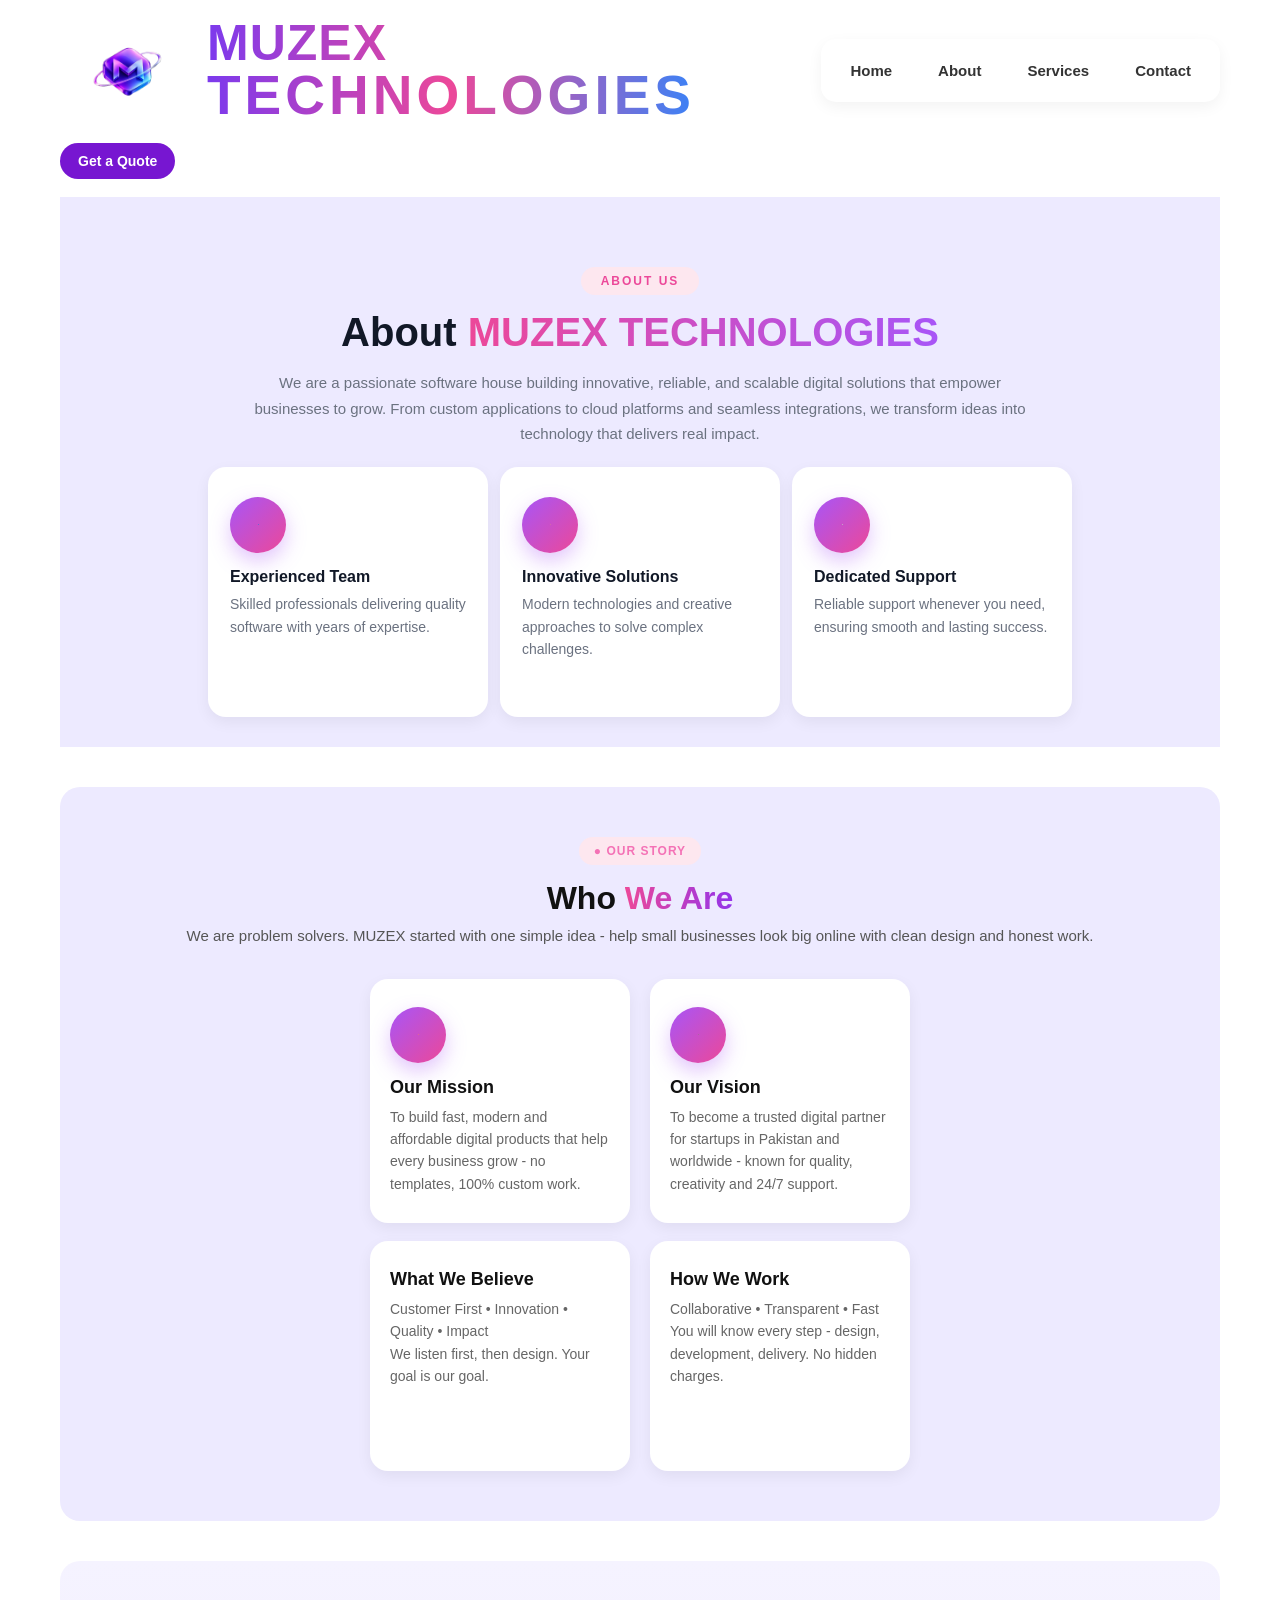
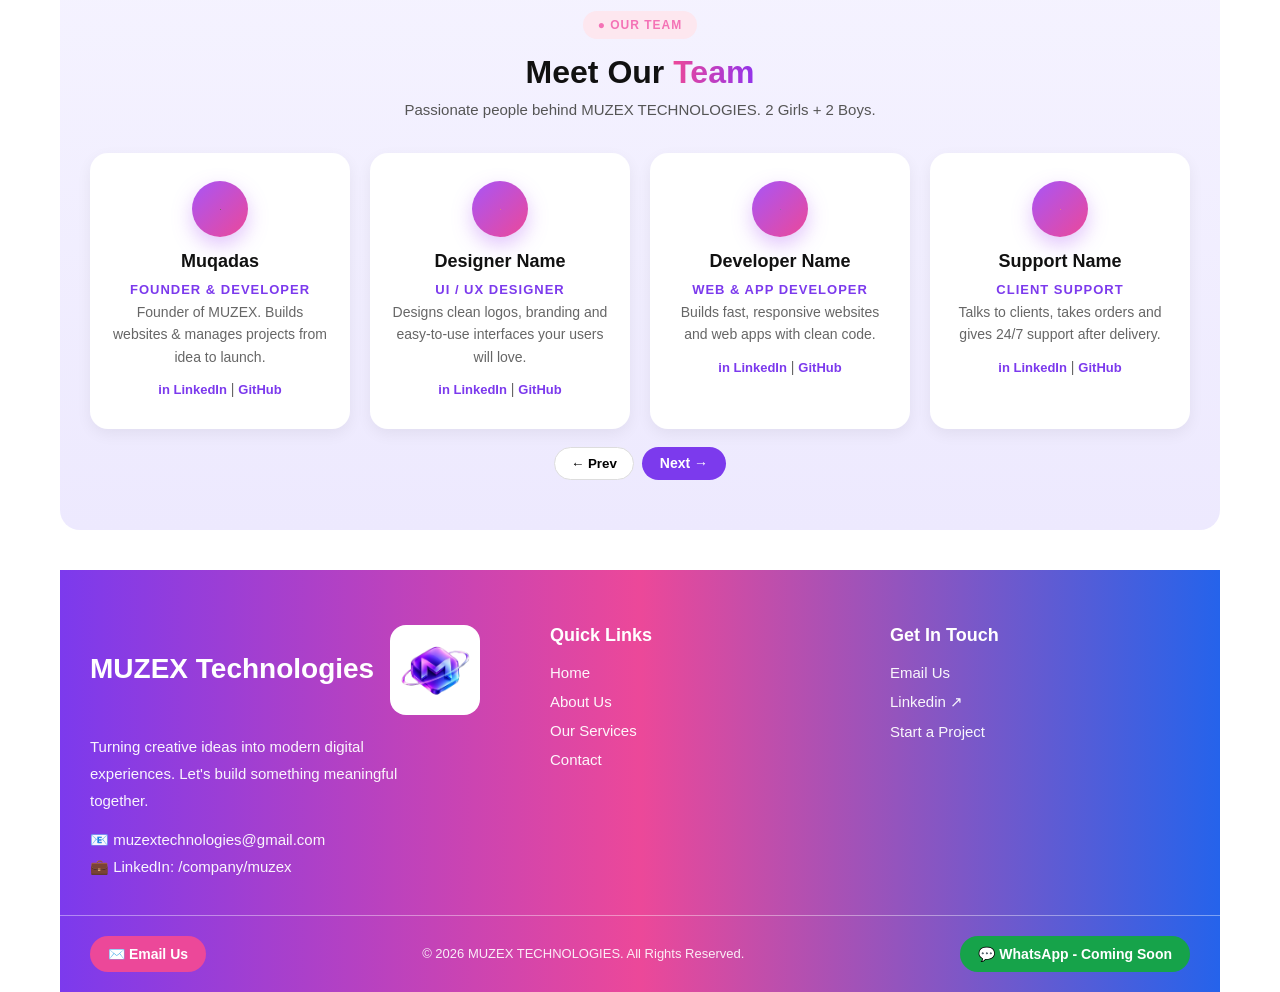
==== about.html @ 9c5875e0 "Enhance mobile responsiveness for about page Added mobile navbar styles and improved layout for bett" ====
<!DOCTYPE html>
<html lang="en">
<head><meta charset="UTF-8"><meta name="viewport" content="width=device-width, initial-scale=1.0"><title>About Us - MUZEX TECHNOLOGIES</title><meta name="description" content="About MUZEX - Our Story and Our Team."><link rel="stylesheet" href="style.css"></head>
<style>
/* MOBILE NAVBAR FIX - MUZEX */
@media (max-width: 768px){
  header{
    display:flex !important;
    flex-direction:row !important;
    align-items:center !important;
    justify-content:space-between !important;
    flex-wrap:nowrap !important;
    gap:8px !important;
    padding:12px 14px !important;
    position:relative !important;
  }
  header .logo{ flex:1 !important; display:flex !important; align-items:center !important; gap:8px !important; }
  header .logo img{ width:70px !important; height:auto !important; }
  header .logo-text{ display:flex !important; flex-direction:column !important; line-height:1.1 !important; }
  header .menu-btn{
    display:flex !important;
    align-items:center !important; justify-content:center !important;
    width:44px !important; height:44px !important;
    min-width:44px !important;
    background:#7C3AED !important; color:#fff !important;
    border:none !important; border-radius:12px !important;
    font-size:22px !important; cursor:pointer !important;
    order:2 !important;
  }
  header .btn-top{
    display:none !important; /* mobile me Get a Quote menu ke andar jayega */
  }
  header nav{
    display:none !important;
    position:absolute !important;
    top:100% !important; left:12px !important; right:12px !important;
    background:#fff !important;
    flex-direction:column !important;
    padding:12px !important; gap:4px !important;
    border-radius:16px !important;
    box-shadow:0 10px 30px rgba(0,0,0,.15) !important;
    z-index:99 !important;
  }
  header nav.open, header nav.active, header nav.show{
    display:flex !important;
  }
  header nav a{
    display:block !important; padding:12px !important;
    text-align:center !important; font-size:16px !important;
  }
}
    /* Header Logo Bara - Sirf Mobile */
@media (max-width: 768px){
  .logo img, .header .logo img, .navbar .logo img, .nav-logo img{
    width: 65px !important;
    height: auto !important;
    max-width: none !important;
  }

  /* Agar logo text me hai to text bhi bara */
  .logo, .header .logo, .navbar .logo{
    font-size: 28px !important;
  }

  .logo span{
    font-size: 28px !important;
  }
}
</style>
<style>
/* SARY ICONS - SAME STYLE Jaisa About/Services/Blog me hai */
.icon-box, .explore-icon, .talk-icon{
  width:56px !important; height:56px !important;
  min-width:56px !important; min-height:56px !important;
  background: linear-gradient(135deg,#A855F7,#EC4899) !important;
  border-radius:50% !important;
  display:flex !important; align-items:center !important; justify-content:center !important;
  color:#fff !important; font-size:1px !important; box-shadow:0 8px 20px rgba(168,85,247,.35) !important;
  margin-bottom:14px !important; padding:0 !important;
}
.icon-box svg, .explore-icon svg, .talk-icon svg{ width:26px !important; height:26px !important; stroke:#fff !important; fill:none !important; stroke-width:1.8 !important; stroke-linecap:round !important; stroke-linejoin:round !important; }
.icon-box.small{ width:38px !important; height:38px !important; min-width:38px !important; min-height:38px !important; margin-bottom:0 !important; }
.icon-box.small svg{ width:19px !important; height:19px !important; }
.footer-ico{ display:inline-flex; vertical-align:middle; margin-right:6px; }
.footer-ico svg{ width:16px; height:16px; stroke:#fff; fill:none; stroke-width:1.8; stroke-linecap:round; stroke-linejoin:round; }
.btn-email, .btn-whatsapp{ display:inline-flex !important; align-items:center !important; gap:6px !important; }
.btn-email svg, .btn-whatsapp svg{ width:17px; height:17px; stroke:#fff; fill:none; stroke-width:1.8; stroke-linecap:round; stroke-linejoin:round; }
@media (max-width: 768px){
  .hero, .hero-section, .hero-container{
    flex-direction: column !important;
    display: flex !important;
  }

  /* 1. Text upar */
  .hero-text, .hero-left, .hero-content{
    order: 1 !important;
  }

  /* 2. Business Growth Card - BUTTONS KE UPAR */
  .hero-visual, .dashboard, .hero-right{
    position: relative !important;
    display: block !important;
    width: 100% !important;
    max-width: 100% !important;
    margin: 20px 0 20px 0 !important;
    left: 0 !important;
    right: 0 !important;
    transform: none !important;
    overflow: visible !important;
    order: 2 !important;
  }

  /* 3. Buttons - Card ke neeche */
  .hero-buttons, .buttons, .cta-buttons, .btn-group{
    order: 3 !important;
    display: flex !important;
    flex-direction: column !important;
    gap: 12px !important;
    width: 100% !important;
  }

  /* 4. Stats sab se neeche */
  .hero-stats, .stats{
    order: 4 !important;
  }

  body{ overflow-x: hidden !important; }
}
</style>
  <body>
<div class="container">
<header>
<a href="index.html" class="logo"><img src="muzex-logo.png" alt="MUZEX"><div class="logo-text"><span class="logo-main">MUZEX</span><span class="logo-sub">TECHNOLOGIES</span></div></a>
<button class="menu-btn" id="menuBtn">☰</button>
<nav id="mainNav"><a href="index.html"><span>Home</span></a><a href="about.html"><span>About</span></a><a href="services.html"><span>Services</span></a><a href="contact.html"><span>Contact</span></a></nav>
<a href="contact.html" class="btn-top">Get a Quote</a>
</header>

<!-- ABOUT -->
<section class="about" id="about">
  <span class="about-tag">ABOUT US</span>
  <h2>About <span>MUZEX TECHNOLOGIES</span></h2>
  <p class="about-desc">We are a passionate software house building innovative, reliable, and scalable digital solutions that empower businesses to grow. From custom applications to cloud platforms and seamless integrations, we transform ideas into technology that delivers real impact.</p>
  <div class="about-cards">
    <div class="about-card"><div class="icon-box">👥</div><h3>Experienced Team</h3><p>Skilled professionals delivering quality software with years of expertise.</p></div>
    <div class="about-card"><div class="icon-box">⚡</div><h3>Innovative Solutions</h3><p>Modern technologies and creative approaches to solve complex challenges.</p></div>
    <div class="about-card"><div class="icon-box">💬</div><h3>Dedicated Support</h3><p>Reliable support whenever you need, ensuring smooth and lasting success.</p></div>
  </div>
</section>

<!-- OUR STORY - ABOUT KE ANDAR -->
<section class="services" id="story" style="background:#EDEAFF;">
  <div class="small">● OUR STORY</div>
  <h2>Who <span>We Are</span></h2>
  <p class="sub">We are problem solvers. MUZEX started with one simple idea - help small businesses look big online with clean design and honest work.</p>
  <div class="cards">
    <div class="card" style="text-align:left;"><div class="icon-box">🎯</div><h3>Our Mission</h3><p>To build fast, modern and affordable digital products that help every business grow - no templates, 100% custom work.</p></div>
    <div class="card" style="text-align:left;"><div class="icon-box">👁️</div><h3>Our Vision</h3><p>To become a trusted digital partner for startups in Pakistan and worldwide - known for quality, creativity and 24/7 support.</p></div>
  </div>
  <div class="cards" style="margin-top:18px;">
    <div class="card" style="text-align:left;"><h3>What We Believe</h3><p>Customer First • Innovation • Quality • Impact</p><p style="font-size:14px;">We listen first, then design. Your goal is our goal.</p></div>
    <div class="card" style="text-align:left;"><h3>How We Work</h3><p>Collaborative • Transparent • Fast</p><p style="font-size:14px;">You will know every step - design, development, delivery. No hidden charges.</p></div>
  </div>
</section>

<!-- OUR TEAM - ABOUT KE ANDAR -->
<section class="services" id="team">
  <div class="small">● OUR TEAM</div><h2>Meet Our <span>Team</span></h2><p class="sub">Passionate people behind MUZEX TECHNOLOGIES. 2 Girls + 2 Boys.</p>
  <div class="cards" id="teamCards">
    <div class="card team-card" style="text-align:center;"><img src="team1.jpg" alt="Muqadas" class="team-img" onerror="this.style.display='none'"><div class="icon-box center" style="width:84px;height:84px;border-radius:50%;font-size:32px;display:flex;align-items:center;justify-content:center;margin:0 auto 12px;">👩‍💻</div><h3>Muqadas</h3><p style="font-weight:700;letter-spacing:1px;color:#7C3AED;font-size:13px;">FOUNDER & DEVELOPER</p><p style="font-size:14px;">Founder of MUZEX. Builds websites & manages projects from idea to launch.</p><p style="margin-top:10px;"><a href="https://linkedin.com" target="_blank">in LinkedIn</a> | <a href="https://github.com" target="_blank">GitHub</a></p></div>
    <div class="card team-card" style="text-align:center;"><img src="team2.jpg" alt="Designer" class="team-img" onerror="this.style.display='none'"><div class="icon-box center" style="width:84px;height:84px;border-radius:50%;font-size:32px;display:flex;align-items:center;justify-content:center;margin:0 auto 12px;">🎨</div><h3>Designer Name</h3><p style="font-weight:700;letter-spacing:1px;color:#7C3AED;font-size:13px;">UI / UX DESIGNER</p><p style="font-size:14px;">Designs clean logos, branding and easy-to-use interfaces your users will love.</p><p style="margin-top:10px;"><a href="https://linkedin.com" target="_blank">in LinkedIn</a> | <a href="https://github.com" target="_blank">GitHub</a></p></div>
    <div class="card team-card" style="text-align:center;"><img src="team3.jpg" alt="Developer" class="team-img" onerror="this.style.display='none'"><div class="icon-box center" style="width:84px;height:84px;border-radius:50%;font-size:32px;display:flex;align-items:center;justify-content:center;margin:0 auto 12px;">💻</div><h3>Developer Name</h3><p style="font-weight:700;letter-spacing:1px;color:#7C3AED;font-size:13px;">WEB & APP DEVELOPER</p><p style="font-size:14px;">Builds fast, responsive websites and web apps with clean code.</p><p style="margin-top:10px;"><a href="https://linkedin.com" target="_blank">in LinkedIn</a> | <a href="https://github.com" target="_blank">GitHub</a></p></div>
    <div class="card team-card" style="text-align:center;"><img src="team4.jpg" alt="Support" class="team-img" onerror="this.style.display='none'"><div class="icon-box center" style="width:84px;height:84px;border-radius:50%;font-size:32px;display:flex;align-items:center;justify-content:center;margin:0 auto 12px;">🤝</div><h3>Support Name</h3><p style="font-weight:700;letter-spacing:1px;color:#7C3AED;font-size:13px;">CLIENT SUPPORT</p><p style="font-size:14px;">Talks to clients, takes orders and gives 24/7 support after delivery.</p><p style="margin-top:10px;"><a href="https://linkedin.com" target="_blank">in LinkedIn</a> | <a href="https://github.com" target="_blank">GitHub</a></p></div>
  </div>
  <div style="text-align:center;margin-top:18px;display:flex;gap:8px;justify-content:center;"><button onclick="prevTeam()" class="btn-white" style="border:1px solid #ddd;padding:8px 16px;border-radius:20px;cursor:pointer;">← Prev</button><button onclick="nextTeam()" class="btn-purple" style="border:none;padding:8px 18px;border-radius:20px;cursor:pointer;">Next →</button></div>
</section>

<footer class="footer">
  <div class="footer-main">
    <div class="footer-left"><div class="footer-logo-row"><h2>MUZEX Technologies</h2><img src="muzex-logo.png" alt="MUZEX"></div><p>Turning creative ideas into modern digital<br>experiences. Let's build something meaningful<br>together.</p><p style="margin-top:12px;">📧 muzextechnologies@gmail.com<br>💼 LinkedIn: /company/muzex</p></div>
    <div class="footer-links"><h3>Quick Links</h3><a href="index.html">Home</a><a href="about.html">About Us</a><a href="services.html">Our Services</a><a href="contact.html">Contact</a></div>
    <div class="footer-contact"><h3>Get In Touch</h3><a href="muzextechnologies@gmail.com">Email Us</a><a href="https://linkedin.com" target="_blank">Linkedin ↗</a><a href="contact.html">Start a Project</a></div>
  </div>
  <div class="footer-bottom"><a href="muzextechnologies@gmail.com" class="btn-email">✉️ Email Us</a><p>© 2026 MUZEX TECHNOLOGIES. All Rights Reserved.</p><a href="contact.html" class="btn-whatsapp">💬 WhatsApp - Coming Soon</a></div>
</footer>
</div>
<script src="script.js"></script>
</body>
</html>
---- style.css ----
* { margin:0; padding:0; box-sizing:border-box; font-family:'Segoe UI', Arial, sans-serif; }
body { background:#fff; color:#111827; overflow-x:hidden; }
.container { max-width:1200px; margin:0 auto; padding:0 20px; }
/* HEADER */
header { display:flex; align-items:center; justify-content:space-between; padding:18px 0; gap:20px; flex-wrap:wrap; }

/* LOGO BARA + GRADIENT COLOR */
.logo { display:flex; align-items:center; gap:12px; text-decoration:none; }
.logo img { height:150px; width:auto; object-fit:contain; }
.logo-text { display:flex; flex-direction:column; line-height:1; }
.logo-main {
  font-size:50px; font-weight:900; letter-spacing:1px !important;
  background:linear-gradient(90deg, #7c3aed, #ec4899, #3b82f6);
  -webkit-background-clip:text;
  -webkit-text-fill-color:transparent;
  background-clip:text;
}
.logo-sub {
  font-size:55px; font-weight:800; letter-spacing:4px;
  background:linear-gradient(90deg, #7c3aed, #ec4899, #3b82f6);
  -webkit-background-clip:text;
  -webkit-text-fill-color:transparent;
  background-clip:text;
}

nav { display:flex; gap:22px; flex-wrap:wrap; }
nav a { text-decoration:none; color:#4b5563; font-size:14px; font-weight:500; }
nav a:hover { color:#7c3aed; }
.btn-top { background:#7716d1; color:#fff; padding:10px 18px; border-radius:999px; text-decoration:none; font-size:14px; font-weight:600; }

/* HERO - PEHLE JESA, KUCH CHANGE NAHI */
.hero { display:flex; gap:40px; align-items:flex-start; padding:40px 0 60px; }
.hero-left { flex:1.1; min-width:300px; }
.hero-right { flex:0.9; min-width:300px; position:relative; }
.badge { background:#f3f0ff; color:#7c3aed; padding:7px 12px; border-radius:999px; font-size:12px; font-weight:600; display:inline-block; }
.hero-left h1 { font-size:48px; line-height:1.1; margin:18px 0 14px; }
.hero-left h1 span {
  background:linear-gradient(90deg, #7c3aed, #ec4899, #3b82f6);
  -webkit-background-clip:text;
  -webkit-text-fill-color:transparent;
  background-clip:text;
}
.hero-left p { color:#6b7280; line-height:1.6; font-size:16px; max-width:480px; }
.hero-btns { display:flex; gap:12px; margin:22px 0; flex-wrap:wrap; }
.btn-purple { background:#7c3aed; color:#fff; padding:13px 22px; border-radius:999px; text-decoration:none; font-weight:600; font-size:14px; }
.btn-white { background:#fff; border:1px solid #e5e7eb; padding:13px 22px; border-radius:999px; font-weight:600; cursor:pointer; }
.stats { display:flex; gap:30px; margin-top:28px; flex-wrap:wrap; }
.stats div { display:flex; flex-direction:column; }
.stats b { font-size:16px; }
.stats span { color:#6b7280; font-size:13px; }

/* DASHBOARD */
.dashboard { background:#fff; border:1px solid #eee; border-radius:20px; padding:20px; box-shadow:0 20px 40px rgba(0,0,0,0.08); }
.dash-top { display:flex; justify-content:space-between; align-items:center; }
.dash-top b { font-size:16px; }
.dash-top small { color:#6b7280; }
.growth { background:#dcfce7; color:#16a34a; padding:6px 10px; border-radius:999px; font-size:13px; font-weight:700; }
.dash-cards { display:flex; gap:12px; margin:16px 0; }
.mini-card { flex:1; background:#f9fafb; border-radius:12px; padding:12px; }
.mini-card p { font-size:12px; color:#6b7280; }
.mini-card b { font-size:16px; display:block; margin:4px 0; }
.up { color:#16a34a !important; font-weight:600; }

/* CHART */
.chart { background:#f8f7ff; border-radius:14px; padding:16px; }
.chart-label { display:flex; justify-content:space-between; margin-bottom:12px; font-size:13px; font-weight:600; }
.live { color:#16a34a; }
.bars { display:flex; align-items:flex-end; gap:14px; height:110px; }
.bar { flex:1; background:linear-gradient(to top, #7c3aed, #ec4899, #3b82f6); border-radius:8px 8px 0 0; }

/* FLOAT CARDS */
.float-card { position:absolute; background:#fff; border-radius:14px; padding:10px 14px; display:flex; gap:10px; align-items:center; box-shadow:0 10px 25px rgba(0,0,0,0.1); font-size:13px; }
.float-card div { display:flex; flex-direction:column; }
.float-left { left:-20px; bottom:70px; }
.float-right { right:-10px; bottom:-18px; }

.icon-box{ width:50px; height:50px; background:linear-gradient(135deg,#ec4899,#7c3aed); border-radius:50%; display:flex; align-items:center; justify-content:center; margin-bottom:15px; flex-shrink:0; }
.icon-box svg{ width:24px; height:24px; }
.icon-box.small{ width:36px; height:36px; margin-bottom:0; }
.icon-box.small svg{ width:18px; height:18px; }
.icon-box.center{ margin:0 auto 15px; }
.icon{ display:none !important; }
.about-icon{ display:none !important; }

@media(max-width:800px){
  .hero{ flex-direction:column; }
  .hero-left h1{ font-size:34px; }
  .float-left{ left:0; }
  .float-right{ right:0; }
  .logo img{ height:42px; }
  .logo-main{ font-size:24px; }
  nav a span { color: #7c3aed; border-bottom: 3px solid #7c3aed; padding-bottom: 5px; }
}

.about{
  max-width:1200px;
  margin:0 auto;
  text-align:center;
  padding:70px 20px 30px;
  background:#EDEAFF !important;
}
.about-tag{
  display:inline-block;
  background:#fde7ef;
  color:#ec4899;
  padding:7px 20px;
  border-radius:20px;
  font-size:12px;
  font-weight:700;
  letter-spacing:2px;
}
.about h2{ font-size:40px; font-weight:800; color:#111827; margin:15px 0; }
.about h2 span{
  background:linear-gradient(90deg,#ec4899,#a855f7);
  -webkit-background-clip:text;
  -webkit-text-fill-color:transparent;
}
.about-desc{ max-width:800px; margin:0 auto; color:#6b7280; font-size:15px; line-height:1.7; }
.about-cards { display: flex; gap: 12px; justify-content: center; flex-wrap: wrap; margin-top: 20px; }
.about-card {
  background: #ffffff;
  width: 280px;
  min-height: 250px;
  padding: 30px 22px;
  border-radius: 18px;
  text-align: left;
  box-shadow: 0 5px 15px rgba(0,0,0,0.06);
}
.about-card h3 { font-size: 16px; font-weight: 700; margin-bottom: 8px; color: #111827; margin: 0 0 6px 0; line-height: 1.3; }
.about-card p { font-size: 14px; color: #6b7280; line-height: 1.6; margin: 0; }

.services {
  background: #EDE9FE;
  max-width: 1200px;
  margin: 40px auto;
  padding: 50px 30px;
  border-radius: 20px;
  text-align: center;
}
.services .small {
  display: inline-block;
  background: #fde7ef;
  color: #F472B6;
  font-size: 12px;
  font-weight: bold;
  letter-spacing: 1px;
  padding: 7px 15px;
  border-radius: 20px;
  margin-bottom: 15px;
}
.services h2 { font-size: 32px; color: #111; margin-bottom: 10px; }
.services h2 span { color: #7C3AED; }
.services .sub { color: #555; font-size: 15px; margin-bottom: 35px; }
.services .cards { display: flex; flex-wrap: wrap; gap: 20px; justify-content: center; }
.services .card {
  background: white;
  width: 300px;
  padding: 28px 22px;
  border-radius: 15px;
  box-shadow: 0 5px 15px rgba(0,0,0,0.06);
  text-align: left;
}
.services .card h3 { font-size: 18px; color: #111; margin-bottom: 8px; }
.services .card p { color: #666; font-size: 14px; line-height: 1.6; }
.services { background: linear-gradient(180deg, #F5F3FF 0%, #EDE9FE 100%); }
.services h2 span {
  background: linear-gradient(90deg, #EC4899, #9333EA);
  -webkit-background-clip: text;
  -webkit-text-fill-color: transparent;
}
nav {
  display: flex;
  gap: 18px;
  justify-content: center;
  flex-wrap: wrap;
  padding: 15px;
  background: #fff;
  border-radius: 15px;
  box-shadow: 0 5px 15px rgba(0,0,0,0.05);
}
nav a { text-decoration: none; color: #333; font-weight: 600; font-size: 15px; padding: 8px 14px; border-radius: 10px; }
nav a:hover { background: #f3e8ff; color: #a855f7; }

.section.features {
  background:#EDE9FE;
  padding: 60px 20px;
  text-align: center;
  border-radius: 20px;
  margin: 30px 0;
}
.section.features h2 { font-size: 34px; font-weight: 700; color: #1a1a1a; }
.section.features > p { color: #666; margin-top: 10px; font-size: 15px; }
.section.features .cards { display: flex; gap: 20px; justify-content: center; flex-wrap: wrap; margin-top: 35px; }
.feature-card { width: 260px; padding: 28px 20px; border-radius: 18px; text-align: left; box-shadow: 0 8px 25px rgba(0,0,0,0.06); transition: 0.3s; }
.feature-card.pink { background: white; border: 1px solid #eee; }
.feature-card.purple { background: white; border: 1px solid #eee; }
.feature-card:hover { transform: translateY(-5px); }
.feature-card h3 { font-size: 18px; margin-bottom: 8px; }
.feature-card p { font-size: 14px; color: #666; line-height: 1.6; }

.discount-section { padding: 20px; margin: 30px 0; }
.discount-box {
  background: linear-gradient(135deg, #c026d3, #a855f7, #7c3aed);
  color: #fff; text-align: center; padding: 50px 20px; border-radius: 20px;
  box-shadow: 0 15px 35px rgba(168,85,247,0.35);
}
.discount-box h2 { font-size: 22px; font-weight: 500; opacity: 0.9; }
.discount-number { font-size: 56px; font-weight: 800; margin: 10px 0; }
.discount-box h3 { font-size: 20px; letter-spacing: 2px; margin-bottom: 12px; }
.discount-box p { max-width: 500px; margin: 0 auto 25px; opacity: 0.9; font-size: 15px; line-height: 1.6; }
.pbtn {
  background: #fff; color: #a855f7; border: none; padding: 14px 30px;
  border-radius: 12px; font-weight: 700; font-size: 16px; cursor: pointer;
  width: 100%; max-width: 220px; display: inline-block; text-decoration: none; text-align: center;
}
.pbtn:hover { background: #000; color: #fff; }

@media (max-width: 600px) {
  nav { gap: 8px; }
  nav a { font-size: 13px; padding: 6px 10px; }
  .discount-number { font-size: 42px; }
}
.section.features .cards, .services .cards {
  display: flex; gap: 20px; justify-content: center; flex-wrap: wrap; align-items: stretch;
}
.feature-card { width: 260px; min-height: 230px; padding: 28px 20px; background: #fff; border-radius: 18px; display: flex; flex-direction: column; justify-content: flex-start; }
.services .card, .service-card { width: 260px; min-height: 230px; padding: 28px 20px; background: #fff; border-radius: 18px; display: flex; flex-direction: column; justify-content: flex-start; }

.menu-btn{ display:none; background:#7c3aed; color:#fff; border:none; font-size:22px; padding:8px 14px; border-radius:10px; cursor:pointer; }
@media(max-width:800px){
  .menu-btn{ display:block; }
  #mainNav{ display:none; width:100%; flex-direction:column; }
  #mainNav.open{ display:flex; }
  header{ position:relative; }
}
#orderForm input, #orderForm select, #orderForm textarea{ font-family:inherit; outline:none; }
#orderForm input:focus, #orderForm textarea:focus{ border-color:#7c3aed !important; }
.card, .feature-card, .about-card{ transition:transform .3s; }
.card:hover, .feature-card:hover, .about-card:hover{ transform:translateY(-6px); }
.bar{ animation: grow 1.2s ease; }
@keyframes grow{ from{ transform:scaleY(0.3); } to{ transform:scaleY(1); } }

.footer{
  background: linear-gradient(90deg, #7c3aed, #ec4899, #2563eb);
  color:#fff; margin-top:40px;
}
.footer-main{
  max-width:1200px; margin:0 auto;
  display:flex; justify-content:space-between; gap:40px;
  padding:55px 30px 35px; flex-wrap:wrap;
}
.footer-left{ flex:1.4; min-width:280px; }
.footer-logo-row{ display:flex; align-items:center; gap:14px; }
.footer-logo-row h2{ font-size:26px; font-weight:800; }
.footer-logo-row img{ height:42px; }
.footer-left p{ margin-top:18px; line-height:1.8; color:#fff; opacity:.95; font-size:15px; }
.footer-links, .footer-contact{ flex:1; min-width:160px; display:flex; flex-direction:column; gap:12px; }
.footer-links h3, .footer-contact h3{ font-size:18px; margin-bottom:6px; }
.footer-links a, .footer-contact a{ color:#fff; text-decoration:none; font-size:15px; opacity:.95; }
.footer-links a:hover, .footer-contact a:hover{ text-decoration:underline; }
.footer-bottom{
  max-width:1200px; margin:0 auto;
  border-top:1px solid rgba(255,255,255,.4);
  display:flex; justify-content:space-between; align-items:center;
  gap:15px; padding:20px 30px; flex-wrap:wrap;
}
.footer-bottom p{ font-size:13px; opacity:.9; text-align:center; }
.btn-email{ background:#ec4899; color:#fff; text-decoration:none; padding:10px 18px; border-radius:999px; font-size:14px; font-weight:600; }
.btn-whatsapp{ background:#16a34a; color:#fff; text-decoration:none; padding:10px 18px; border-radius:999px; font-size:14px; font-weight:600; }
@media(max-width:700px){
  .footer-main{ flex-direction:column; padding:40px 20px 20px; }
  .footer-bottom{ justify-content:center; }
}
@media(max-width:800px){
  .logo img{ height: 72px !important; width: auto !important; }
  .logo-main{ font-size: 26px !important; }
  .logo-sub{ font-size: 11px !important; letter-spacing: 3px !important; }
  .footer-logo-row img{ height: 58px !important; width: auto !important; }
  .footer-logo-row h2{ font-size: 22px !important; }
}
@media(max-width:500px){
  .logo img{ height: 60px !important; }
  .footer-logo-row img{ height: 50px !important; }
}
.footer-logo-row{ align-items: center; gap: 16px; }
.footer-logo-row img{
  height: 95px !important; width: 95px !important; object-fit: contain;
  background: #fff !important; padding: 4px !important; border-radius: 16px; flex-shrink: 0;
}
.footer-logo-row h2{ font-size: 28px !important; line-height: 1.1; }
@media(max-width:800px){
  .footer-logo-row img{ height: 68px !important; width: 68px !important; padding: 7px !important; border-radius: 12px; }
  .footer-logo-row h2{ font-size: 22px !important; }
}
.footer-logo-row img{
  width: 90px !important; height: 90px !important;
  min-width: 90px !important; min-height: 90px !important;
  object-fit: cover !important; object-position: center !important;
  background: #fff !important; padding: 0 !important;
  border-radius: 16px !important; transform: none !important;
}

/* ===== NEW - TEAM + FAQ - END ME ADD KIYA ===== */
.team-img{
  width:90px !important; height:90px !important; object-fit:cover;
  border-radius:50%; display:block; margin:0 auto 12px;
  border:3px solid #7c3aed; background:#EDE9FE;
}
.team-card a{ color:#7c3aed; text-decoration:none; font-weight:700; font-size:13px; }
.team-card a:hover{ color:#ec4899; }
@media(max-width:700px){
  #teamCards{ flex-wrap:nowrap; overflow-x:auto; scroll-snap-type:x mandatory; padding-bottom:10px; justify-content:flex-start; }
  #teamCards .team-card{ min-width:260px; scroll-snap-align:center; }
}
.faq-item{ transition:0.3s; }
.faq-item.open{ border-color:#7c3aed !important; box-shadow:0 5px 15px rgba(124,58,237,0.12); }
.faq-q{ color:#111827; font-size:15px; }
.faq-q:hover{ color:#7c3aed; }
.faq-a{ color:#6b7280; font-size:14px; line-height:1.6; }
#story .cards{ display:flex; gap:20px; justify-content:center; flex-wrap:wrap; align-items:stretch; }
/* ===== FIX - HERO + ICON WAPAS PEHLE JESA ===== */
.hero{ background:#fff !important; display:flex !important; flex-direction:row !important; gap:40px !important; }
.hero-left{ flex:1.1 !important; text-align:left !important; }
.hero-right{ flex:0.9 !important; position:relative !important; }
header{ display:flex !important; flex-direction:row !important; align-items:center !important; justify-content:space-between !important; }
.logo img{ height:90px !important; width:auto !important; }
.icon-box{ width:50px !important; height:50px !important; min-width:50px !important; min-height:50px !important; }
.icon-box svg{ width:24px !important; height:24px !important; max-width:24px !important; max-height:24px !important; }
.icon-box.small{ width:36px !important; height:36px !important; min-width:36px !important; min-height:36px !important; }
.icon-box.small svg{ width:18px !important; height:18px !important; }
.dashboard{ display:block !important; background:#fff !important; }
.bars{ display:flex !important; }
.bar{ flex:1 !important; }
nav{ display:flex !important; flex-direction:row !important; }
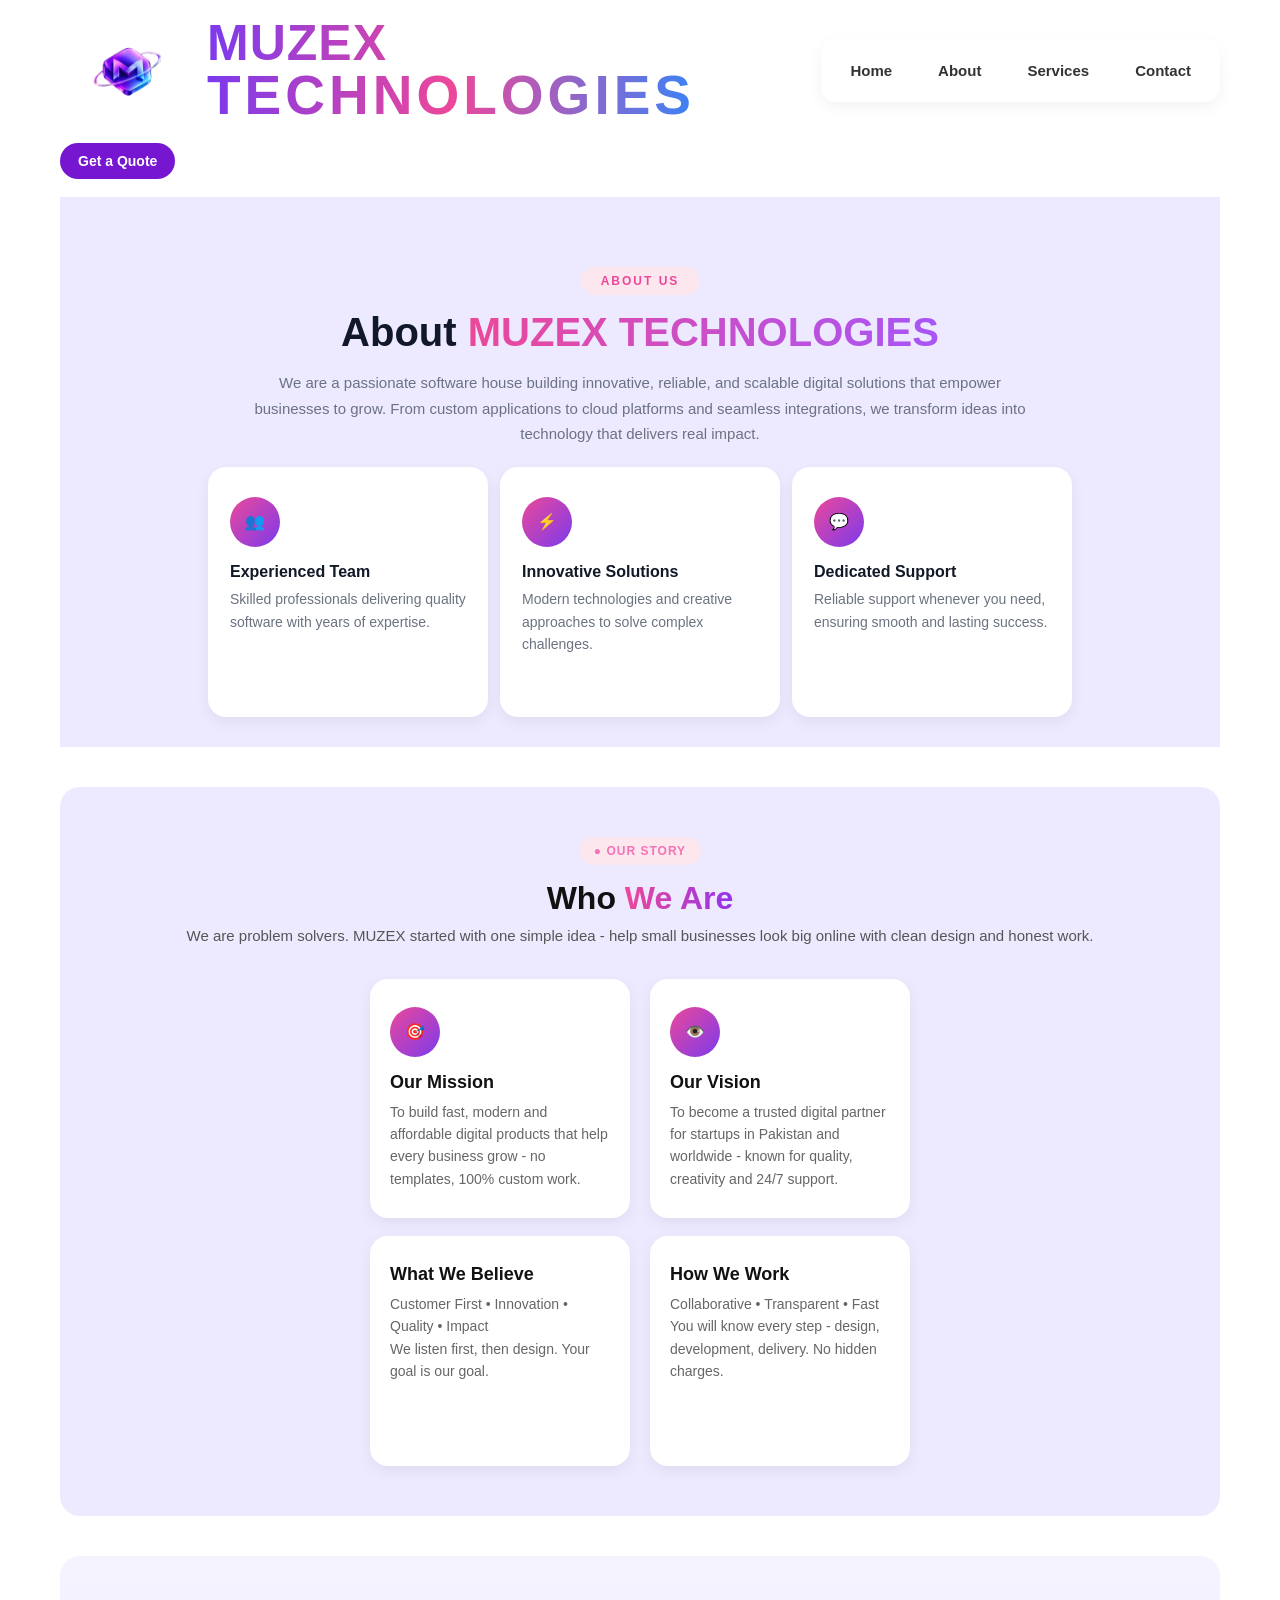
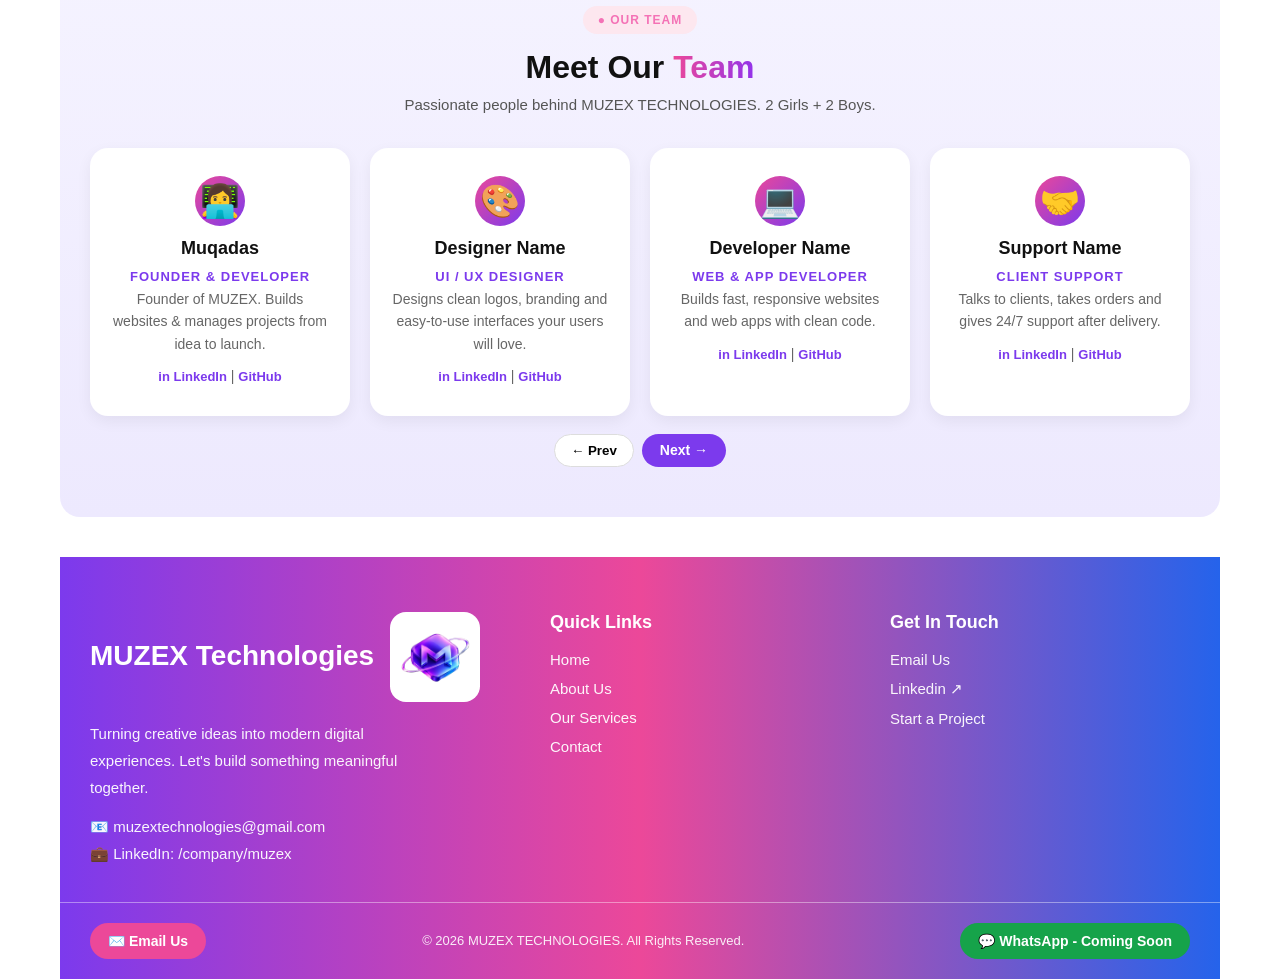
==== commit 495c471a: "Refactor about.html to improve structure and styles" ====
--- a/about.html
+++ b/about.html
@@ -14,21 +14,37 @@
     padding:12px 14px !important;
     position:relative !important;
   }
-  header .logo{ flex:1 !important; display:flex !important; align-items:center !important; gap:8px !important; }
-  header .logo img{ width:70px !important; height:auto !important; }
-  header .logo-text{ display:flex !important; flex-direction:column !important; line-height:1.1 !important; }
+  header .logo{
+    flex:0 0 auto !important;
+    margin-right:auto !important;
+    display:flex !important;
+    align-items:center !important;
+    gap:8px !important;
+  }
+  header .logo img{
+    width:55px !important;
+    height:55px !important;
+    object-fit:contain !important;
+  }
+  header .logo-text{
+    display:flex !important;
+    flex-direction:column !important;
+    line-height:1.1 !important;
+  }
   header .menu-btn{
     display:flex !important;
-    align-items:center !important; justify-content:center !important;
+    align-items:center !important;
+    justify-content:center !important;
     width:44px !important; height:44px !important;
     min-width:44px !important;
+    margin-left:auto !important;
     background:#7C3AED !important; color:#fff !important;
     border:none !important; border-radius:12px !important;
     font-size:22px !important; cursor:pointer !important;
     order:2 !important;
   }
   header .btn-top{
-    display:none !important; /* mobile me Get a Quote menu ke andar jayega */
+    display:none !important;
   }
   header nav{
     display:none !important;
@@ -49,83 +65,20 @@
     text-align:center !important; font-size:16px !important;
   }
 }
-    /* Header Logo Bara - Sirf Mobile */
 @media (max-width: 768px){
   .logo img, .header .logo img, .navbar .logo img, .nav-logo img{
-    width: 65px !important;
-    height: auto !important;
-    max-width: none !important;
+    width:55px !important;
+    height:55px !important;
+    max-width:none !important;
   }
-
-  /* Agar logo text me hai to text bhi bara */
   .logo, .header .logo, .navbar .logo{
-    font-size: 28px !important;
+    font-size:22px !important;
   }
-
   .logo span{
-    font-size: 28px !important;
+    font-size:22px !important;
   }
 }
-</style>
-<style>
-/* SARY ICONS - SAME STYLE Jaisa About/Services/Blog me hai */
-.icon-box, .explore-icon, .talk-icon{
-  width:56px !important; height:56px !important;
-  min-width:56px !important; min-height:56px !important;
-  background: linear-gradient(135deg,#A855F7,#EC4899) !important;
-  border-radius:50% !important;
-  display:flex !important; align-items:center !important; justify-content:center !important;
-  color:#fff !important; font-size:1px !important; box-shadow:0 8px 20px rgba(168,85,247,.35) !important;
-  margin-bottom:14px !important; padding:0 !important;
-}
-.icon-box svg, .explore-icon svg, .talk-icon svg{ width:26px !important; height:26px !important; stroke:#fff !important; fill:none !important; stroke-width:1.8 !important; stroke-linecap:round !important; stroke-linejoin:round !important; }
-.icon-box.small{ width:38px !important; height:38px !important; min-width:38px !important; min-height:38px !important; margin-bottom:0 !important; }
-.icon-box.small svg{ width:19px !important; height:19px !important; }
-.footer-ico{ display:inline-flex; vertical-align:middle; margin-right:6px; }
-.footer-ico svg{ width:16px; height:16px; stroke:#fff; fill:none; stroke-width:1.8; stroke-linecap:round; stroke-linejoin:round; }
-.btn-email, .btn-whatsapp{ display:inline-flex !important; align-items:center !important; gap:6px !important; }
-.btn-email svg, .btn-whatsapp svg{ width:17px; height:17px; stroke:#fff; fill:none; stroke-width:1.8; stroke-linecap:round; stroke-linejoin:round; }
-@media (max-width: 768px){
-  .hero, .hero-section, .hero-container{
-    flex-direction: column !important;
-    display: flex !important;
-  }
 
-  /* 1. Text upar */
-  .hero-text, .hero-left, .hero-content{
-    order: 1 !important;
-  }
-
-  /* 2. Business Growth Card - BUTTONS KE UPAR */
-  .hero-visual, .dashboard, .hero-right{
-    position: relative !important;
-    display: block !important;
-    width: 100% !important;
-    max-width: 100% !important;
-    margin: 20px 0 20px 0 !important;
-    left: 0 !important;
-    right: 0 !important;
-    transform: none !important;
-    overflow: visible !important;
-    order: 2 !important;
-  }
-
-  /* 3. Buttons - Card ke neeche */
-  .hero-buttons, .buttons, .cta-buttons, .btn-group{
-    order: 3 !important;
-    display: flex !important;
-    flex-direction: column !important;
-    gap: 12px !important;
-    width: 100% !important;
-  }
-
-  /* 4. Stats sab se neeche */
-  .hero-stats, .stats{
-    order: 4 !important;
-  }
-
-  body{ overflow-x: hidden !important; }
-}
 </style>
   <body>
 <div class="container">
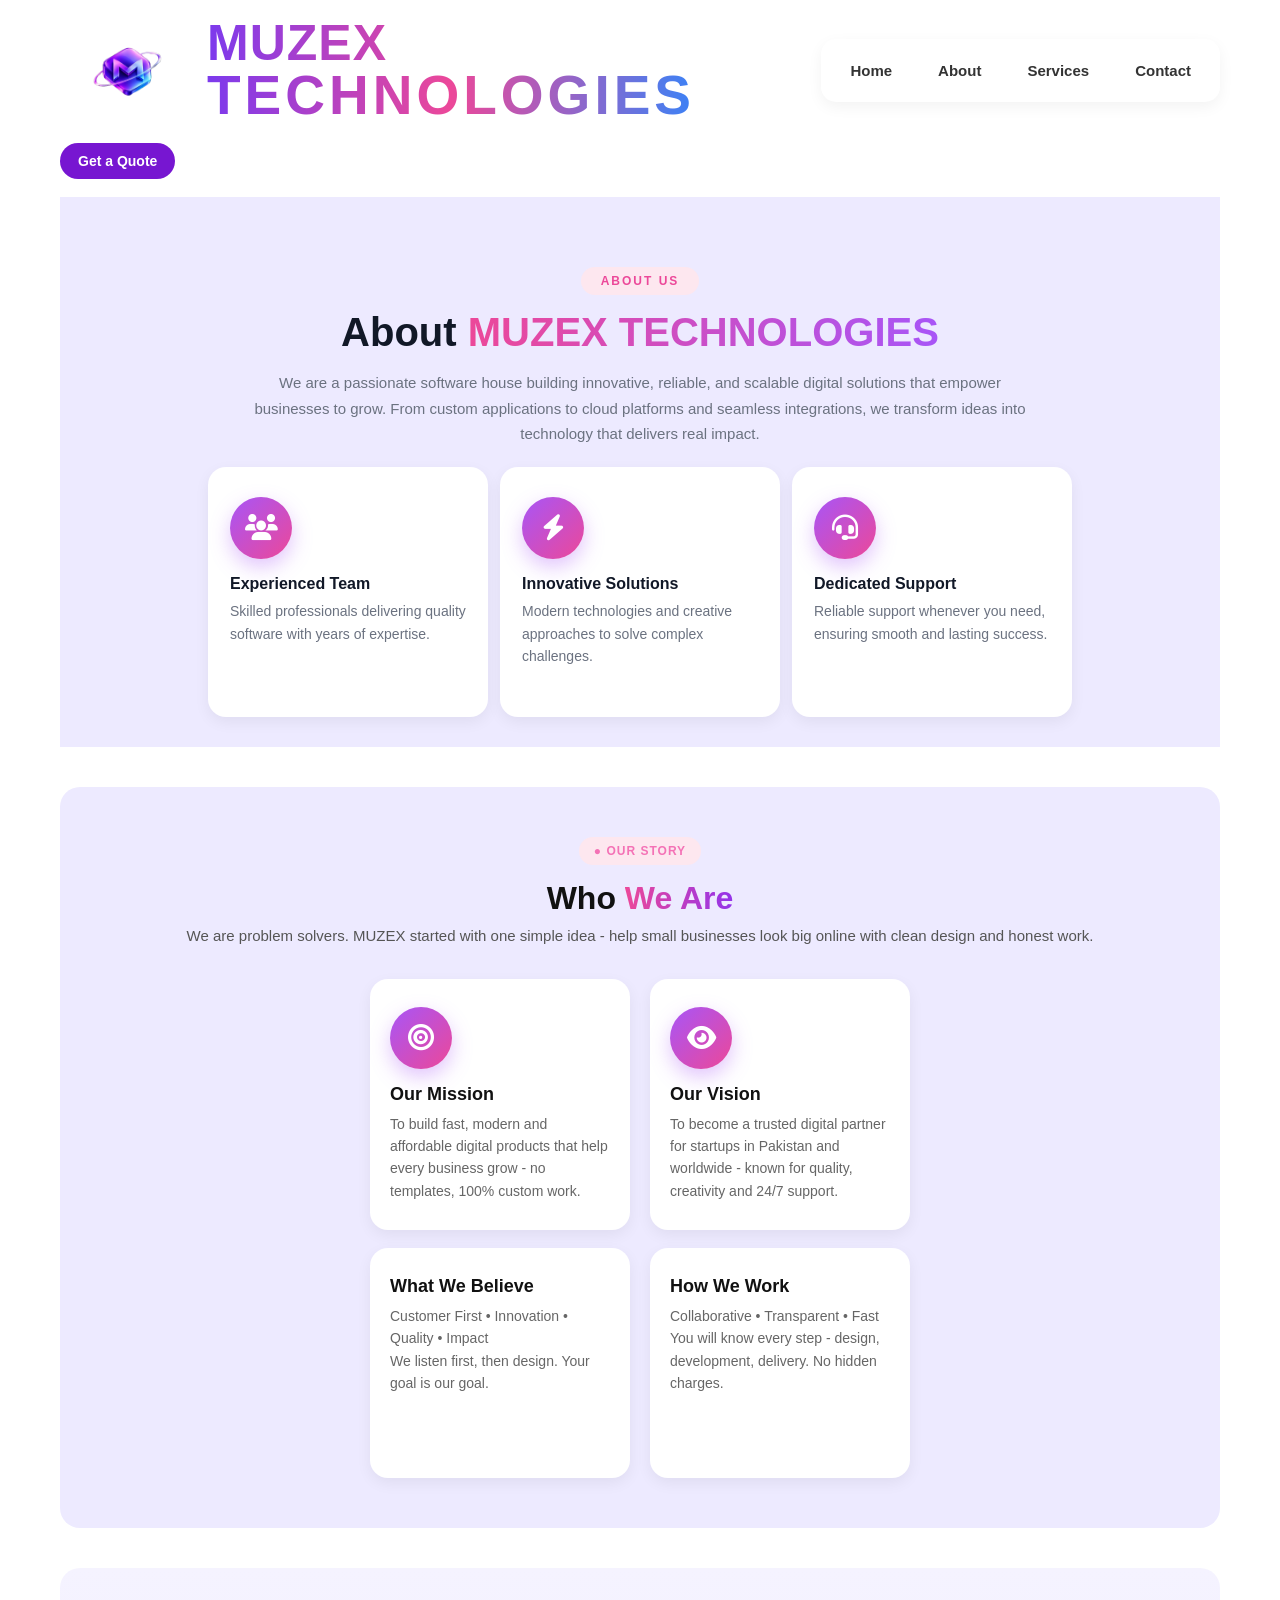
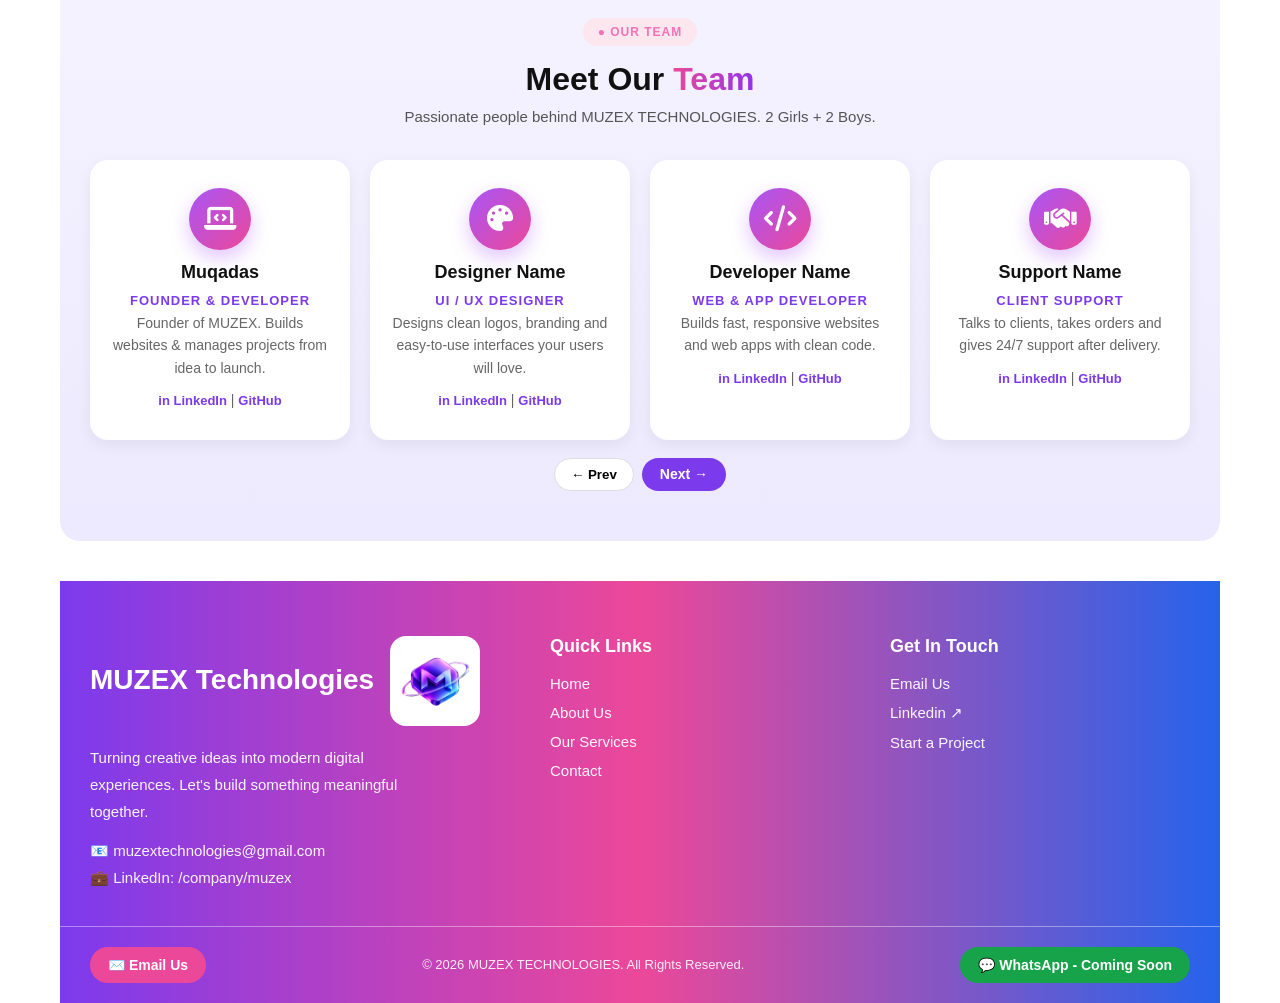
==== commit 40ecf280: "Integrate Font Awesome and update icons in about.html Added Font Awesome for icons and updated icon " ====
--- a/about.html
+++ b/about.html
@@ -1,6 +1,6 @@
 <!DOCTYPE html>
 <html lang="en">
-<head><meta charset="UTF-8"><meta name="viewport" content="width=device-width, initial-scale=1.0"><title>About Us - MUZEX TECHNOLOGIES</title><meta name="description" content="About MUZEX - Our Story and Our Team."><link rel="stylesheet" href="style.css"></head>
+<head><meta charset="UTF-8"><meta name="viewport" content="width=device-width, initial-scale=1.0"><title>About Us - MUZEX TECHNOLOGIES</title><meta name="description" content="About MUZEX - Our Story and Our Team."><link rel="stylesheet" href="style.css"><link rel="stylesheet" href="https://cdnjs.cloudflare.com/ajax/libs/font-awesome/6.5.0/css/all.min.css"></head>
 <style>
 /* MOBILE NAVBAR FIX - MUZEX */
 @media (max-width: 768px){
@@ -78,7 +78,21 @@
     font-size:22px !important;
   }
 }
-
+/* SIRF ICON FIX - BAKI KUCH NAHI */
+.icon-box{
+  width:62px !important;
+  height:62px !important;
+  border-radius:50% !important;
+  display:flex !important;
+  align-items:center !important;
+  justify-content:center !important;
+  background:linear-gradient(135deg,#A855F7,#EC4899) !important;
+  box-shadow:0 8px 20px rgba(168,85,247,.35) !important;
+}
+.icon-box i{
+  color:#fff !important;
+  font-size:26px !important;
+}
 </style>
   <body>
 <div class="container">
@@ -95,9 +109,9 @@
   <h2>About <span>MUZEX TECHNOLOGIES</span></h2>
   <p class="about-desc">We are a passionate software house building innovative, reliable, and scalable digital solutions that empower businesses to grow. From custom applications to cloud platforms and seamless integrations, we transform ideas into technology that delivers real impact.</p>
   <div class="about-cards">
-    <div class="about-card"><div class="icon-box">👥</div><h3>Experienced Team</h3><p>Skilled professionals delivering quality software with years of expertise.</p></div>
-    <div class="about-card"><div class="icon-box">⚡</div><h3>Innovative Solutions</h3><p>Modern technologies and creative approaches to solve complex challenges.</p></div>
-    <div class="about-card"><div class="icon-box">💬</div><h3>Dedicated Support</h3><p>Reliable support whenever you need, ensuring smooth and lasting success.</p></div>
+    <div class="about-card"><div class="icon-box"><i class="fas fa-users"></i></div><h3>Experienced Team</h3><p>Skilled professionals delivering quality software with years of expertise.</p></div>
+    <div class="about-card"><div class="icon-box"><i class="fas fa-bolt"></i></div><h3>Innovative Solutions</h3><p>Modern technologies and creative approaches to solve complex challenges.</p></div>
+    <div class="about-card"><div class="icon-box"><i class="fas fa-headset"></i></div><h3>Dedicated Support</h3><p>Reliable support whenever you need, ensuring smooth and lasting success.</p></div>
   </div>
 </section>
 
@@ -107,8 +121,8 @@
   <h2>Who <span>We Are</span></h2>
   <p class="sub">We are problem solvers. MUZEX started with one simple idea - help small businesses look big online with clean design and honest work.</p>
   <div class="cards">
-    <div class="card" style="text-align:left;"><div class="icon-box">🎯</div><h3>Our Mission</h3><p>To build fast, modern and affordable digital products that help every business grow - no templates, 100% custom work.</p></div>
-    <div class="card" style="text-align:left;"><div class="icon-box">👁️</div><h3>Our Vision</h3><p>To become a trusted digital partner for startups in Pakistan and worldwide - known for quality, creativity and 24/7 support.</p></div>
+    <div class="card" style="text-align:left;"><div class="icon-box"><i class="fas fa-bullseye"></i></div><h3>Our Mission</h3><p>To build fast, modern and affordable digital products that help every business grow - no templates, 100% custom work.</p></div>
+    <div class="card" style="text-align:left;"><div class="icon-box"><i class="fas fa-eye"></i></div><h3>Our Vision</h3><p>To become a trusted digital partner for startups in Pakistan and worldwide - known for quality, creativity and 24/7 support.</p></div>
   </div>
   <div class="cards" style="margin-top:18px;">
     <div class="card" style="text-align:left;"><h3>What We Believe</h3><p>Customer First • Innovation • Quality • Impact</p><p style="font-size:14px;">We listen first, then design. Your goal is our goal.</p></div>
@@ -120,10 +134,10 @@
 <section class="services" id="team">
   <div class="small">● OUR TEAM</div><h2>Meet Our <span>Team</span></h2><p class="sub">Passionate people behind MUZEX TECHNOLOGIES. 2 Girls + 2 Boys.</p>
   <div class="cards" id="teamCards">
-    <div class="card team-card" style="text-align:center;"><img src="team1.jpg" alt="Muqadas" class="team-img" onerror="this.style.display='none'"><div class="icon-box center" style="width:84px;height:84px;border-radius:50%;font-size:32px;display:flex;align-items:center;justify-content:center;margin:0 auto 12px;">👩‍💻</div><h3>Muqadas</h3><p style="font-weight:700;letter-spacing:1px;color:#7C3AED;font-size:13px;">FOUNDER & DEVELOPER</p><p style="font-size:14px;">Founder of MUZEX. Builds websites & manages projects from idea to launch.</p><p style="margin-top:10px;"><a href="https://linkedin.com" target="_blank">in LinkedIn</a> | <a href="https://github.com" target="_blank">GitHub</a></p></div>
-    <div class="card team-card" style="text-align:center;"><img src="team2.jpg" alt="Designer" class="team-img" onerror="this.style.display='none'"><div class="icon-box center" style="width:84px;height:84px;border-radius:50%;font-size:32px;display:flex;align-items:center;justify-content:center;margin:0 auto 12px;">🎨</div><h3>Designer Name</h3><p style="font-weight:700;letter-spacing:1px;color:#7C3AED;font-size:13px;">UI / UX DESIGNER</p><p style="font-size:14px;">Designs clean logos, branding and easy-to-use interfaces your users will love.</p><p style="margin-top:10px;"><a href="https://linkedin.com" target="_blank">in LinkedIn</a> | <a href="https://github.com" target="_blank">GitHub</a></p></div>
-    <div class="card team-card" style="text-align:center;"><img src="team3.jpg" alt="Developer" class="team-img" onerror="this.style.display='none'"><div class="icon-box center" style="width:84px;height:84px;border-radius:50%;font-size:32px;display:flex;align-items:center;justify-content:center;margin:0 auto 12px;">💻</div><h3>Developer Name</h3><p style="font-weight:700;letter-spacing:1px;color:#7C3AED;font-size:13px;">WEB & APP DEVELOPER</p><p style="font-size:14px;">Builds fast, responsive websites and web apps with clean code.</p><p style="margin-top:10px;"><a href="https://linkedin.com" target="_blank">in LinkedIn</a> | <a href="https://github.com" target="_blank">GitHub</a></p></div>
-    <div class="card team-card" style="text-align:center;"><img src="team4.jpg" alt="Support" class="team-img" onerror="this.style.display='none'"><div class="icon-box center" style="width:84px;height:84px;border-radius:50%;font-size:32px;display:flex;align-items:center;justify-content:center;margin:0 auto 12px;">🤝</div><h3>Support Name</h3><p style="font-weight:700;letter-spacing:1px;color:#7C3AED;font-size:13px;">CLIENT SUPPORT</p><p style="font-size:14px;">Talks to clients, takes orders and gives 24/7 support after delivery.</p><p style="margin-top:10px;"><a href="https://linkedin.com" target="_blank">in LinkedIn</a> | <a href="https://github.com" target="_blank">GitHub</a></p></div>
+    <div class="card team-card" style="text-align:center;"><img src="team1.jpg" alt="Muqadas" class="team-img" onerror="this.style.display='none'"><div class="icon-box center" style="width:84px;height:84px;border-radius:50%;font-size:32px;display:flex;align-items:center;justify-content:center;margin:0 auto 12px;"><i class="fas fa-laptop-code"></i></div><h3>Muqadas</h3><p style="font-weight:700;letter-spacing:1px;color:#7C3AED;font-size:13px;">FOUNDER & DEVELOPER</p><p style="font-size:14px;">Founder of MUZEX. Builds websites & manages projects from idea to launch.</p><p style="margin-top:10px;"><a href="https://linkedin.com" target="_blank">in LinkedIn</a> | <a href="https://github.com" target="_blank">GitHub</a></p></div>
+    <div class="card team-card" style="text-align:center;"><img src="team2.jpg" alt="Designer" class="team-img" onerror="this.style.display='none'"><div class="icon-box center" style="width:84px;height:84px;border-radius:50%;font-size:32px;display:flex;align-items:center;justify-content:center;margin:0 auto 12px;"><i class="fas fa-palette"></i></div><h3>Designer Name</h3><p style="font-weight:700;letter-spacing:1px;color:#7C3AED;font-size:13px;">UI / UX DESIGNER</p><p style="font-size:14px;">Designs clean logos, branding and easy-to-use interfaces your users will love.</p><p style="margin-top:10px;"><a href="https://linkedin.com" target="_blank">in LinkedIn</a> | <a href="https://github.com" target="_blank">GitHub</a></p></div>
+    <div class="card team-card" style="text-align:center;"><img src="team3.jpg" alt="Developer" class="team-img" onerror="this.style.display='none'"><div class="icon-box center" style="width:84px;height:84px;border-radius:50%;font-size:32px;display:flex;align-items:center;justify-content:center;margin:0 auto 12px;"><i class="fas fa-code"></i></div><h3>Developer Name</h3><p style="font-weight:700;letter-spacing:1px;color:#7C3AED;font-size:13px;">WEB & APP DEVELOPER</p><p style="font-size:14px;">Builds fast, responsive websites and web apps with clean code.</p><p style="margin-top:10px;"><a href="https://linkedin.com" target="_blank">in LinkedIn</a> | <a href="https://github.com" target="_blank">GitHub</a></p></div>
+    <div class="card team-card" style="text-align:center;"><img src="team4.jpg" alt="Support" class="team-img" onerror="this.style.display='none'"><div class="icon-box center" style="width:84px;height:84px;border-radius:50%;font-size:32px;display:flex;align-items:center;justify-content:center;margin:0 auto 12px;"><i class="fas fa-handshake"></i></div><h3>Support Name</h3><p style="font-weight:700;letter-spacing:1px;color:#7C3AED;font-size:13px;">CLIENT SUPPORT</p><p style="font-size:14px;">Talks to clients, takes orders and gives 24/7 support after delivery.</p><p style="margin-top:10px;"><a href="https://linkedin.com" target="_blank">in LinkedIn</a> | <a href="https://github.com" target="_blank">GitHub</a></p></div>
   </div>
   <div style="text-align:center;margin-top:18px;display:flex;gap:8px;justify-content:center;"><button onclick="prevTeam()" class="btn-white" style="border:1px solid #ddd;padding:8px 16px;border-radius:20px;cursor:pointer;">← Prev</button><button onclick="nextTeam()" class="btn-purple" style="border:none;padding:8px 18px;border-radius:20px;cursor:pointer;">Next →</button></div>
 </section>
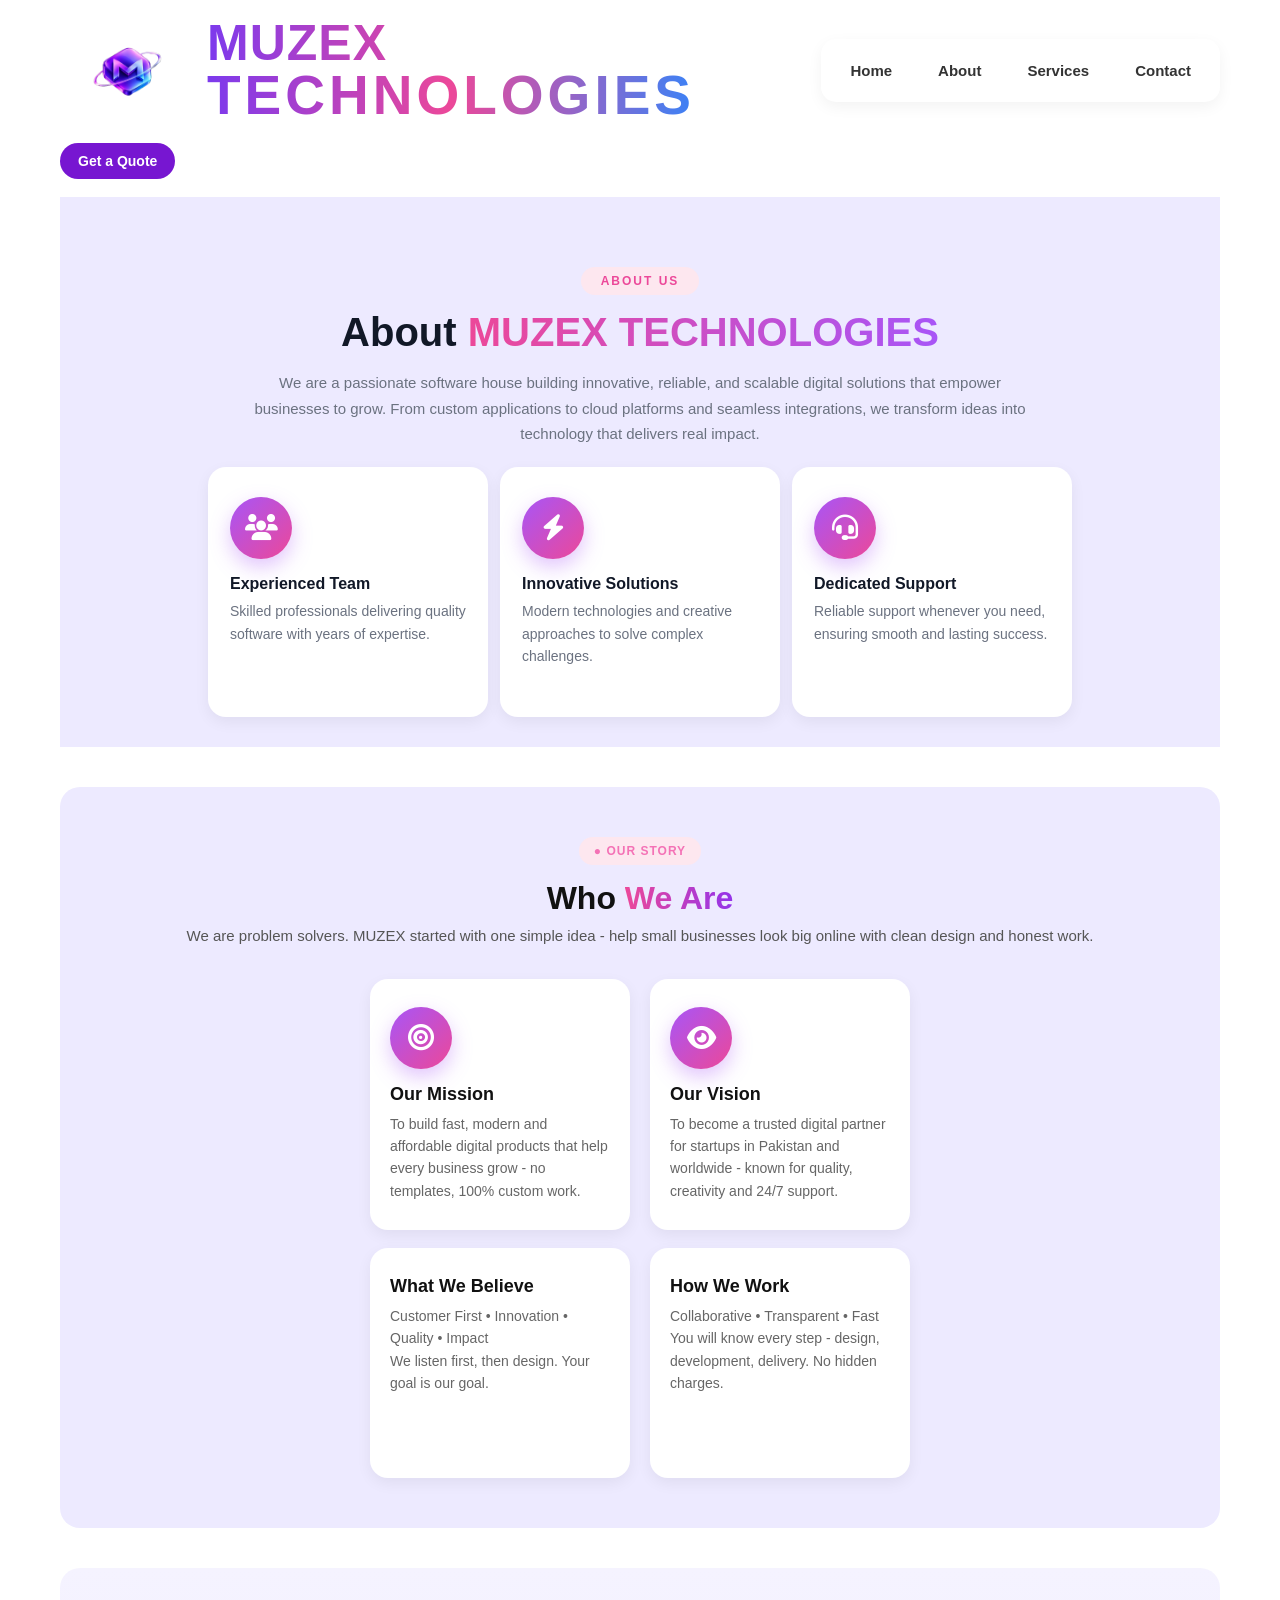
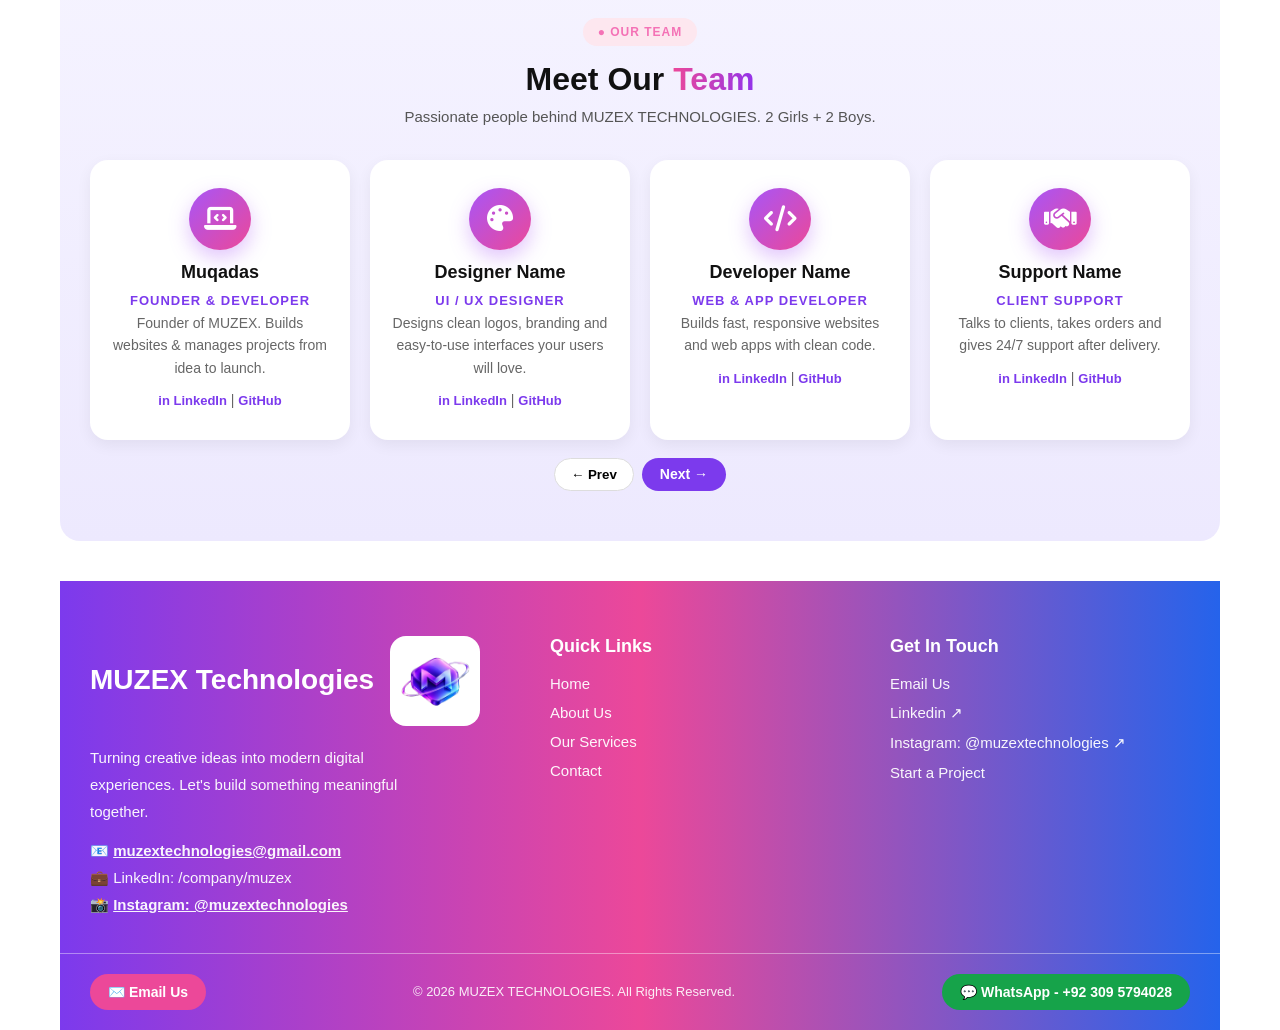
==== commit bf819243: "Restore and update about.html structure and styles" ====
--- a/about.html
+++ b/about.html
@@ -144,11 +144,11 @@
 
 <footer class="footer">
   <div class="footer-main">
-    <div class="footer-left"><div class="footer-logo-row"><h2>MUZEX Technologies</h2><img src="muzex-logo.png" alt="MUZEX"></div><p>Turning creative ideas into modern digital<br>experiences. Let's build something meaningful<br>together.</p><p style="margin-top:12px;">📧 muzextechnologies@gmail.com<br>💼 LinkedIn: /company/muzex</p></div>
+    <div class="footer-left"><div class="footer-logo-row"><h2>MUZEX Technologies</h2><img src="muzex-logo.png" alt="MUZEX"></div><p>Turning creative ideas into modern digital<br>experiences. Let's build something meaningful<br>together.</p><p style="margin-top:12px;">📧 <a href="mailto:muzextechnologies@gmail.com" style="color:white;font-weight:700;">muzextechnologies@gmail.com</a><br>💼 LinkedIn: /company/muzex<br>📸 <a href="https://www.instagram.com/muzextechnologies" target="_blank" style="color:white;font-weight:700;">Instagram: @muzextechnologies</a></p></div>
     <div class="footer-links"><h3>Quick Links</h3><a href="index.html">Home</a><a href="about.html">About Us</a><a href="services.html">Our Services</a><a href="contact.html">Contact</a></div>
-    <div class="footer-contact"><h3>Get In Touch</h3><a href="muzextechnologies@gmail.com">Email Us</a><a href="https://linkedin.com" target="_blank">Linkedin ↗</a><a href="contact.html">Start a Project</a></div>
+    <div class="footer-contact"><h3>Get In Touch</h3><a href="mailto:muzextechnologies@gmail.com">Email Us</a><a href="https://linkedin.com" target="_blank">Linkedin ↗</a><a href="https://www.instagram.com/muzextechnologies" target="_blank">Instagram: @muzextechnologies ↗</a><a href="contact.html">Start a Project</a></div>
   </div>
-  <div class="footer-bottom"><a href="muzextechnologies@gmail.com" class="btn-email">✉️ Email Us</a><p>© 2026 MUZEX TECHNOLOGIES. All Rights Reserved.</p><a href="contact.html" class="btn-whatsapp">💬 WhatsApp - Coming Soon</a></div>
+  <div class="footer-bottom"><a href="mailto:muzextechnologies@gmail.com" class="btn-email">✉️ Email Us</a><p>© 2026 MUZEX TECHNOLOGIES. All Rights Reserved.</p><a href="https://wa.me/923095794028" target="_blank" class="btn-whatsapp">💬 WhatsApp - +92 309 5794028</a></div>
 </footer>
 </div>
 <script src="script.js"></script>
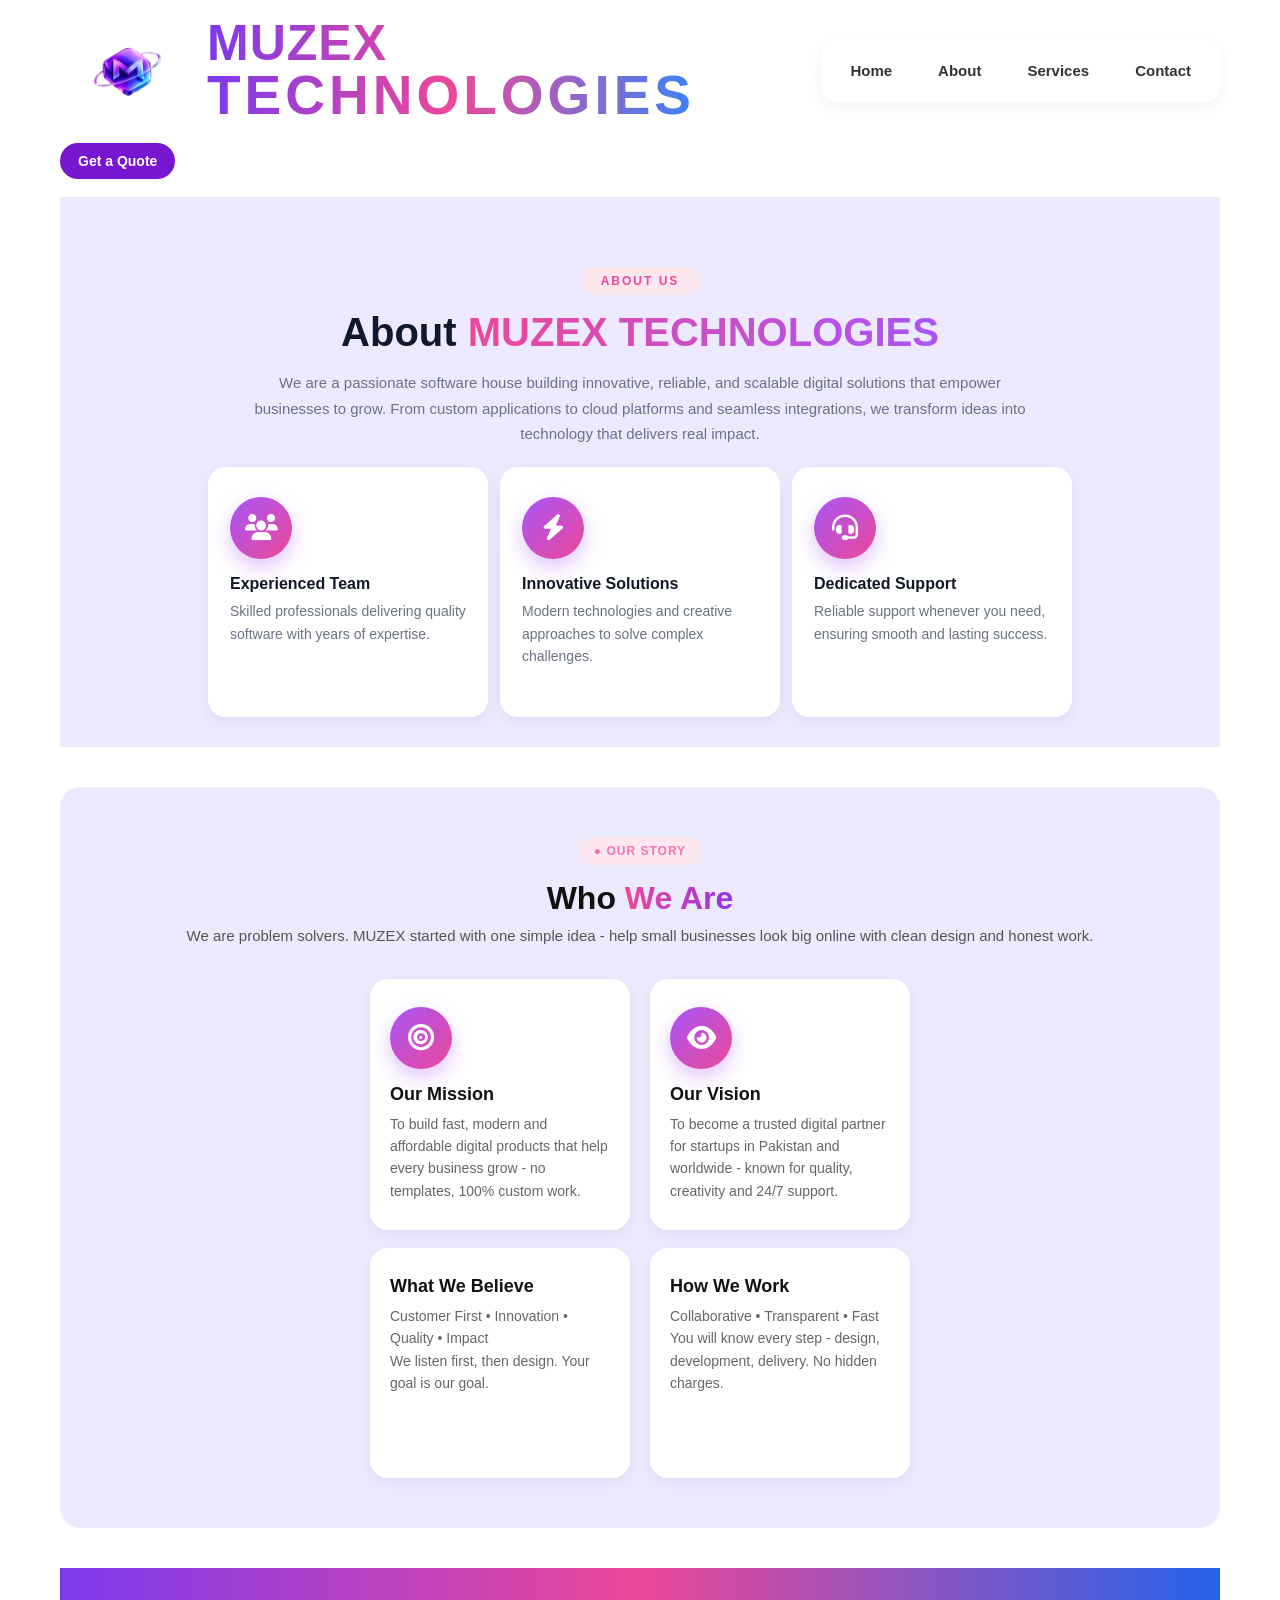
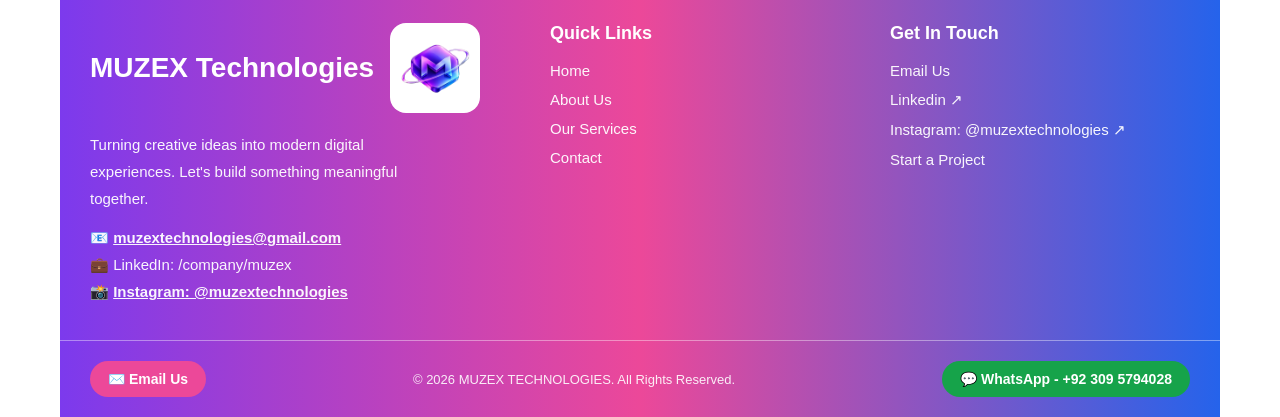
==== commit d7dbb904: "Update about.html" ====
--- a/about.html
+++ b/about.html
@@ -129,19 +129,6 @@
     <div class="card" style="text-align:left;"><h3>How We Work</h3><p>Collaborative • Transparent • Fast</p><p style="font-size:14px;">You will know every step - design, development, delivery. No hidden charges.</p></div>
   </div>
 </section>
-
-<!-- OUR TEAM - ABOUT KE ANDAR -->
-<section class="services" id="team">
-  <div class="small">● OUR TEAM</div><h2>Meet Our <span>Team</span></h2><p class="sub">Passionate people behind MUZEX TECHNOLOGIES. 2 Girls + 2 Boys.</p>
-  <div class="cards" id="teamCards">
-    <div class="card team-card" style="text-align:center;"><img src="team1.jpg" alt="Muqadas" class="team-img" onerror="this.style.display='none'"><div class="icon-box center" style="width:84px;height:84px;border-radius:50%;font-size:32px;display:flex;align-items:center;justify-content:center;margin:0 auto 12px;"><i class="fas fa-laptop-code"></i></div><h3>Muqadas</h3><p style="font-weight:700;letter-spacing:1px;color:#7C3AED;font-size:13px;">FOUNDER & DEVELOPER</p><p style="font-size:14px;">Founder of MUZEX. Builds websites & manages projects from idea to launch.</p><p style="margin-top:10px;"><a href="https://linkedin.com" target="_blank">in LinkedIn</a> | <a href="https://github.com" target="_blank">GitHub</a></p></div>
-    <div class="card team-card" style="text-align:center;"><img src="team2.jpg" alt="Designer" class="team-img" onerror="this.style.display='none'"><div class="icon-box center" style="width:84px;height:84px;border-radius:50%;font-size:32px;display:flex;align-items:center;justify-content:center;margin:0 auto 12px;"><i class="fas fa-palette"></i></div><h3>Designer Name</h3><p style="font-weight:700;letter-spacing:1px;color:#7C3AED;font-size:13px;">UI / UX DESIGNER</p><p style="font-size:14px;">Designs clean logos, branding and easy-to-use interfaces your users will love.</p><p style="margin-top:10px;"><a href="https://linkedin.com" target="_blank">in LinkedIn</a> | <a href="https://github.com" target="_blank">GitHub</a></p></div>
-    <div class="card team-card" style="text-align:center;"><img src="team3.jpg" alt="Developer" class="team-img" onerror="this.style.display='none'"><div class="icon-box center" style="width:84px;height:84px;border-radius:50%;font-size:32px;display:flex;align-items:center;justify-content:center;margin:0 auto 12px;"><i class="fas fa-code"></i></div><h3>Developer Name</h3><p style="font-weight:700;letter-spacing:1px;color:#7C3AED;font-size:13px;">WEB & APP DEVELOPER</p><p style="font-size:14px;">Builds fast, responsive websites and web apps with clean code.</p><p style="margin-top:10px;"><a href="https://linkedin.com" target="_blank">in LinkedIn</a> | <a href="https://github.com" target="_blank">GitHub</a></p></div>
-    <div class="card team-card" style="text-align:center;"><img src="team4.jpg" alt="Support" class="team-img" onerror="this.style.display='none'"><div class="icon-box center" style="width:84px;height:84px;border-radius:50%;font-size:32px;display:flex;align-items:center;justify-content:center;margin:0 auto 12px;"><i class="fas fa-handshake"></i></div><h3>Support Name</h3><p style="font-weight:700;letter-spacing:1px;color:#7C3AED;font-size:13px;">CLIENT SUPPORT</p><p style="font-size:14px;">Talks to clients, takes orders and gives 24/7 support after delivery.</p><p style="margin-top:10px;"><a href="https://linkedin.com" target="_blank">in LinkedIn</a> | <a href="https://github.com" target="_blank">GitHub</a></p></div>
-  </div>
-  <div style="text-align:center;margin-top:18px;display:flex;gap:8px;justify-content:center;"><button onclick="prevTeam()" class="btn-white" style="border:1px solid #ddd;padding:8px 16px;border-radius:20px;cursor:pointer;">← Prev</button><button onclick="nextTeam()" class="btn-purple" style="border:none;padding:8px 18px;border-radius:20px;cursor:pointer;">Next →</button></div>
-</section>
-
 <footer class="footer">
   <div class="footer-main">
     <div class="footer-left"><div class="footer-logo-row"><h2>MUZEX Technologies</h2><img src="muzex-logo.png" alt="MUZEX"></div><p>Turning creative ideas into modern digital<br>experiences. Let's build something meaningful<br>together.</p><p style="margin-top:12px;">📧 <a href="mailto:muzextechnologies@gmail.com" style="color:white;font-weight:700;">muzextechnologies@gmail.com</a><br>💼 LinkedIn: /company/muzex<br>📸 <a href="https://www.instagram.com/muzextechnologies" target="_blank" style="color:white;font-weight:700;">Instagram: @muzextechnologies</a></p></div>
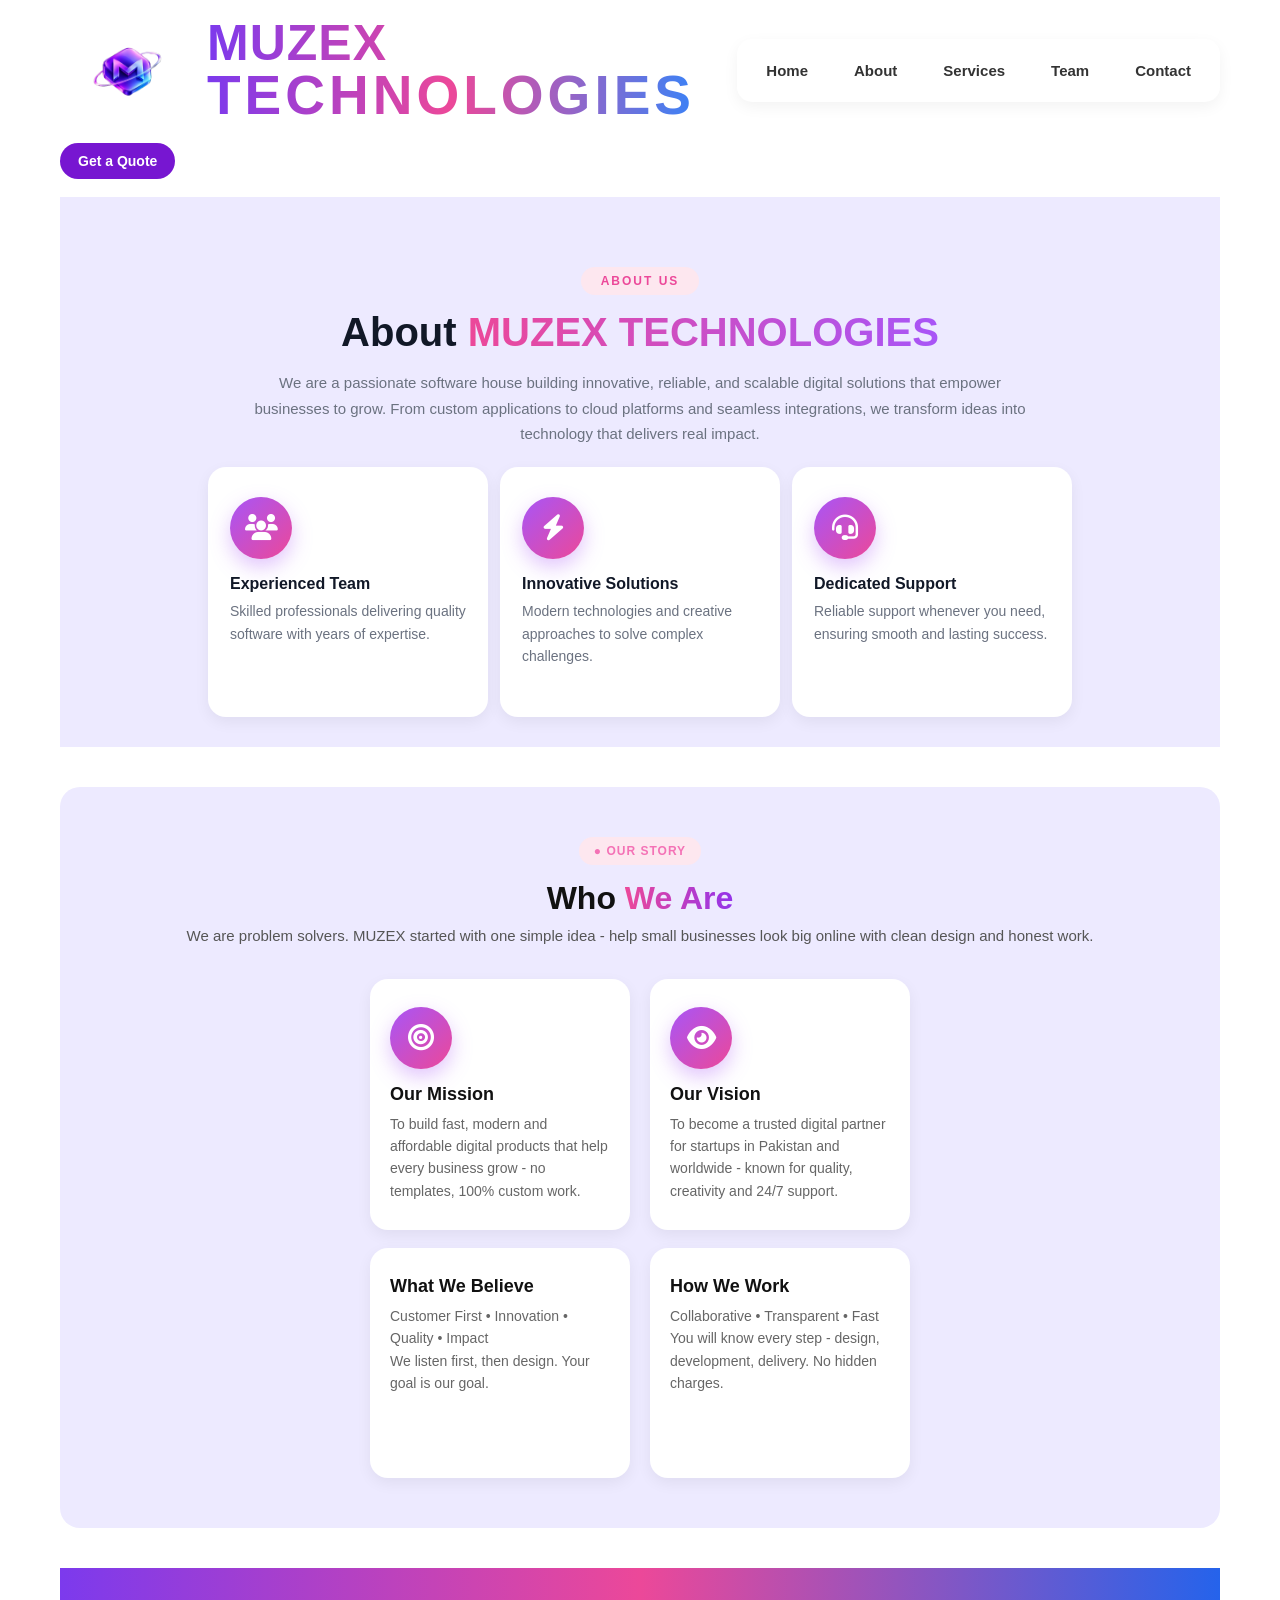
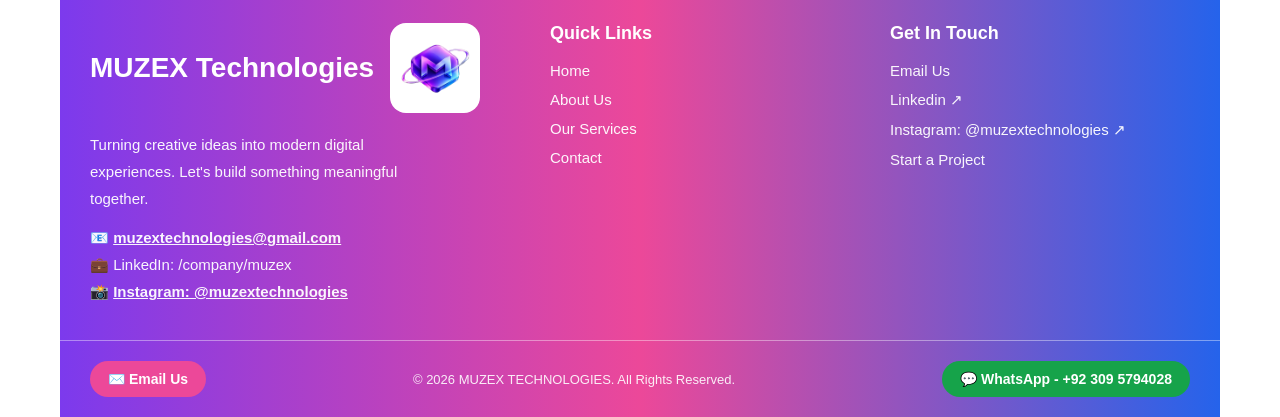
==== commit 0e968a43: "Refactor about.html structure and styles" ====
--- a/about.html
+++ b/about.html
@@ -99,7 +99,7 @@
 <header>
 <a href="index.html" class="logo"><img src="muzex-logo.png" alt="MUZEX"><div class="logo-text"><span class="logo-main">MUZEX</span><span class="logo-sub">TECHNOLOGIES</span></div></a>
 <button class="menu-btn" id="menuBtn">☰</button>
-<nav id="mainNav"><a href="index.html"><span>Home</span></a><a href="about.html"><span>About</span></a><a href="services.html"><span>Services</span></a><a href="contact.html"><span>Contact</span></a></nav>
+<nav id="mainNav"><a href="index.html"><span>Home</span></a><a href="about.html"><span>About</span></a><a href="services.html"><span>Services</span></a><a href="team.html"><span>Team</span></a><a href="contact.html"><span>Contact</span></a></nav>
 <a href="contact.html" class="btn-top">Get a Quote</a>
 </header>
 
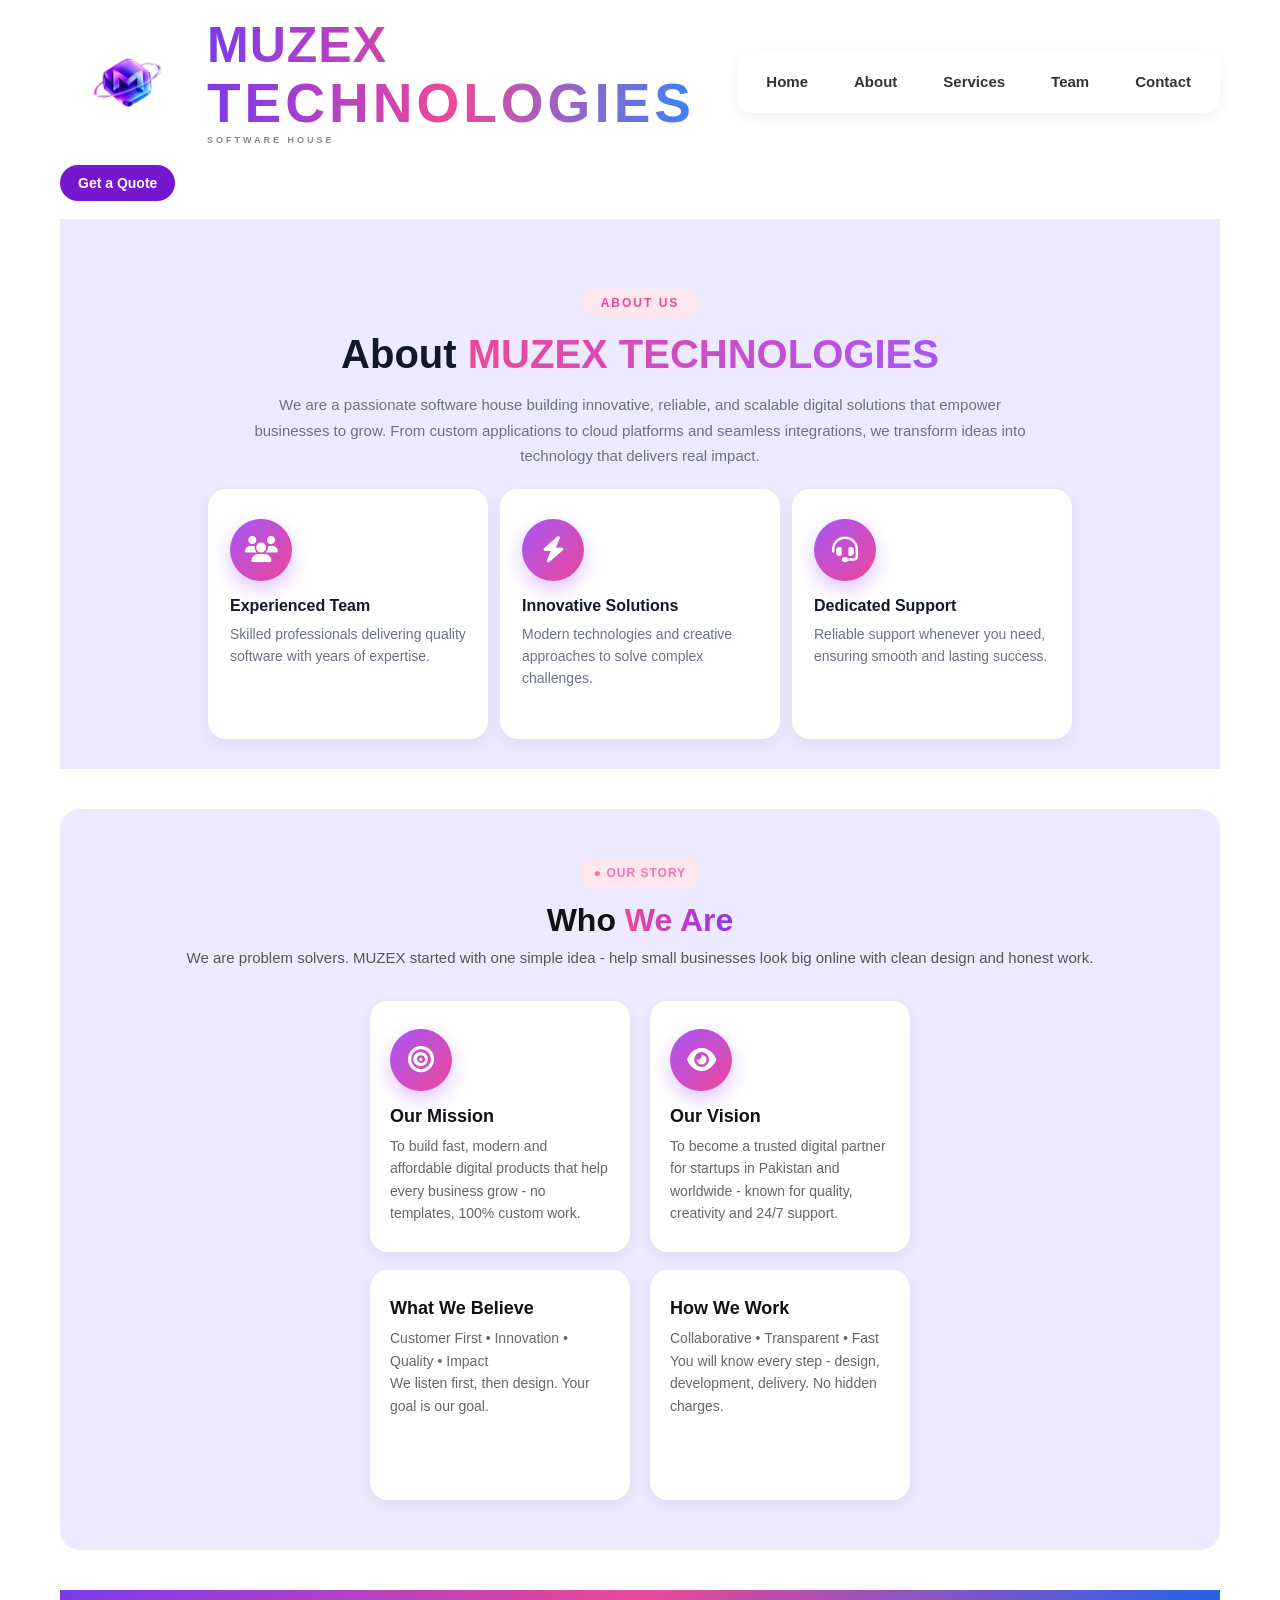
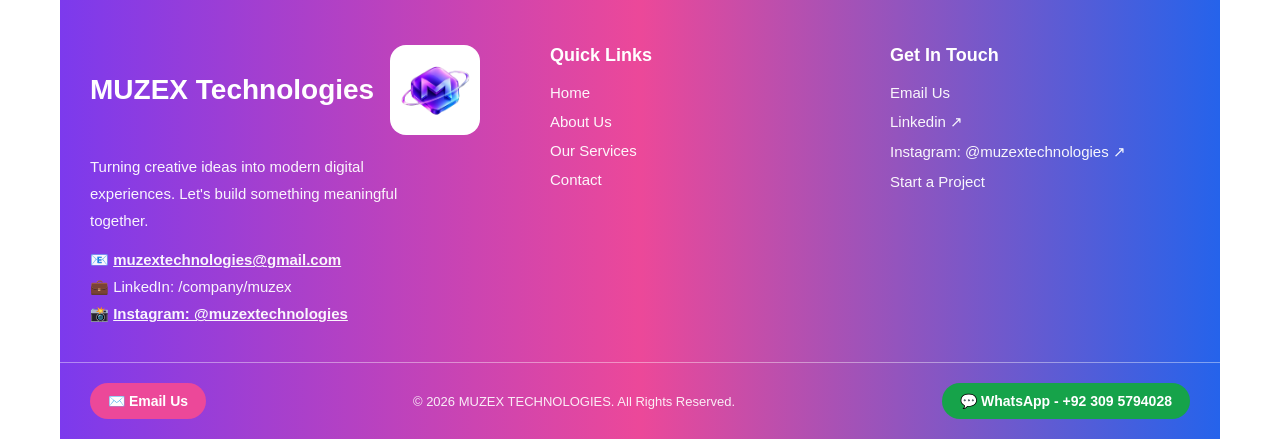
==== commit aa6c9c32: "Modify about.html with new logo and footer updates Updated the about.html file to include a new logo" ====
--- a/about.html
+++ b/about.html
@@ -97,7 +97,7 @@
   <body>
 <div class="container">
 <header>
-<a href="index.html" class="logo"><img src="muzex-logo.png" alt="MUZEX"><div class="logo-text"><span class="logo-main">MUZEX</span><span class="logo-sub">TECHNOLOGIES</span></div></a>
+<a href="index.html" class="logo"><img src="muzex-logo.png" alt="MUZEX"><div class="logo-text"><span class="logo-main">MUZEX</span><span class="logo-sub">TECHNOLOGIES</span><span class="logo-tag">SOFTWARE HOUSE</span></div></a>
 <button class="menu-btn" id="menuBtn">☰</button>
 <nav id="mainNav"><a href="index.html"><span>Home</span></a><a href="about.html"><span>About</span></a><a href="services.html"><span>Services</span></a><a href="team.html"><span>Team</span></a><a href="contact.html"><span>Contact</span></a></nav>
 <a href="contact.html" class="btn-top">Get a Quote</a>
--- a/style.css
+++ b/style.css
@@ -331,4 +331,18 @@
 .dashboard{ display:block !important; background:#fff !important; }
 .bars{ display:flex !important; }
 .bar{ flex:1 !important; }
-nav{ display:flex !important; flex-direction:row !important; }+nav{ display:flex !important; flex-direction:row !important; }
+/* MUZEX - SOFTWARE HOUSE FIX - Neeche lane ke liye */
+.logo-text{
+  display: flex !important;
+  flex-direction: column !important;
+  line-height: 1.1 !important;
+}
+.logo-tag{
+  display: block !important;
+  font-size: 9px !important;
+  letter-spacing: 3px !important;
+  color: #888 !important;
+  font-weight: 600 !important;
+  margin-top: 2px !important;
+}
